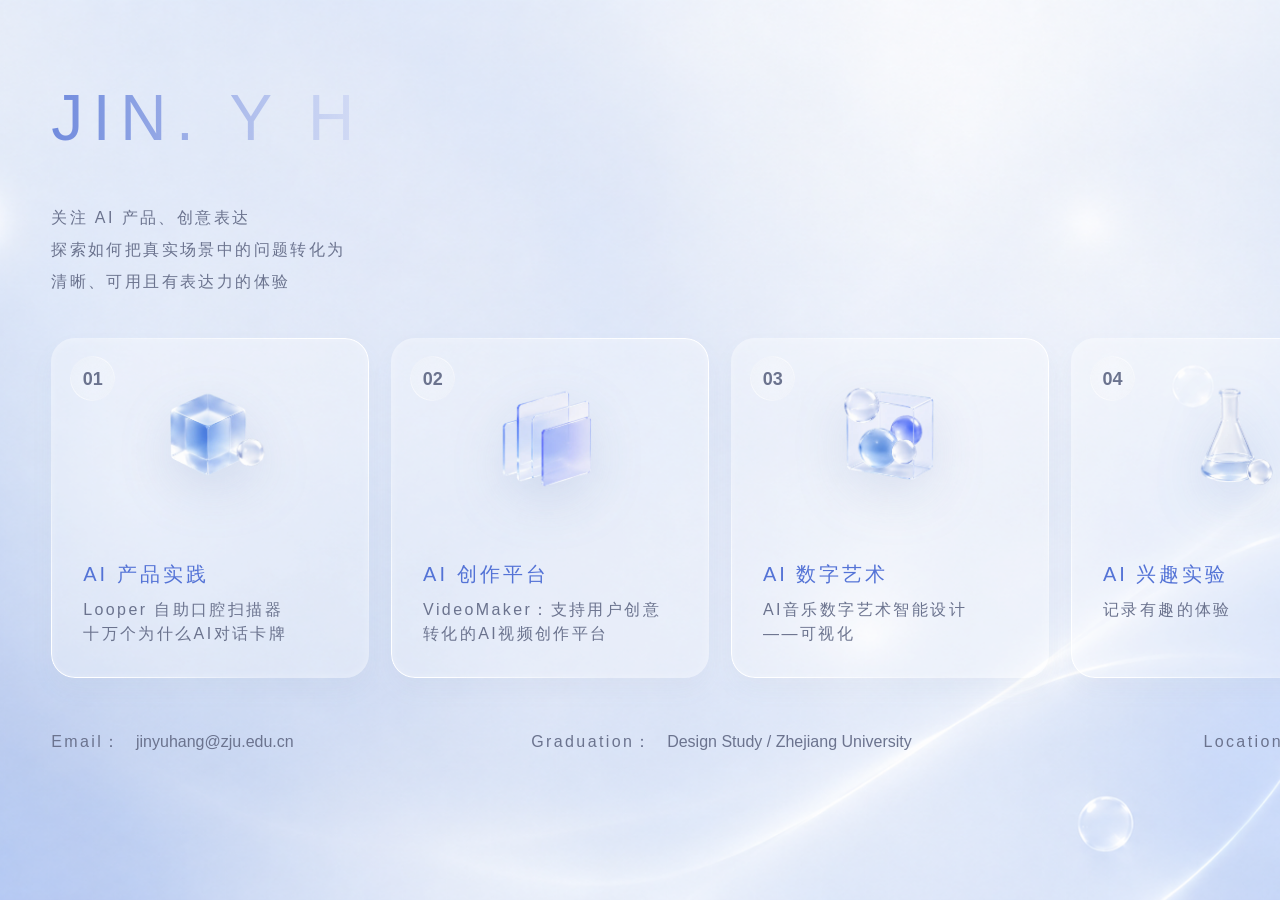
==== index.html @ 194c4940 "portfolio v1" ====
<!doctype html>
<html lang="zh-CN">
  <head>
    <meta charset="UTF-8" />
    <meta name="viewport" content="width=1440, initial-scale=1.0" />
    <title>个人作品集</title>
    <link rel="stylesheet" href="./css/main.css?v=digital-art-flow-fit-20260809g" />
  </head>
  <body>
    <main>
      <section class="view home-view" id="home" data-view="home">
        <div class="home-intro">
          <h1>JIN. Y H</h1>
          <p class="intro">关注 AI 产品、创意表达<br />探索如何把真实场景中的问题转化为<br />清晰、可用且有表达力的体验</p>
        </div>

        <div class="module-entry" aria-label="作品集模块入口">
          <a href="#practice-dental">
            <span>01</span>
            <figure class="card-visual">
              <img src="./asset/AI产品实践.png" alt="" />
            </figure>
            <strong>AI 产品实践</strong>
            <p>Looper 自助口腔扫描器<br />十万个为什么AI对话卡牌</p>
          </a>
          <a href="#research">
            <span>02</span>
            <figure class="card-visual">
              <img src="./asset/用户研究.png" alt="" />
            </figure>
            <strong>AI 创作平台</strong>
            <p>VideoMaker：支持用户创意转化的AI视频创作平台</p>
          </a>
          <a href="#art">
            <span>03</span>
            <figure class="card-visual">
              <img src="./asset/AI数字艺术.png" alt="" />
            </figure>
            <strong>AI 数字艺术</strong>
            <p>AI音乐数字艺术智能设计<br />——可视化</p>
          </a>
          <a href="#lab">
            <span>04</span>
            <figure class="card-visual">
              <img src="./asset/兴趣实验.png" alt="" />
            </figure>
            <strong>AI 兴趣实验</strong>
            <p>记录有趣的体验</p>
          </a>
        </div>

        <footer class="home-contact" aria-label="联系方式与教育信息">
          <div><span>Email：</span><strong>jinyuhang@zju.edu.cn</strong></div>
          <div><span>Graduation：</span><strong>Design Study / Zhejiang University</strong></div>
          <div><span>Location：</span><strong>Hangzhou</strong></div>
        </footer>
      </section>

      <section class="view module-view" id="practice" data-view="practice">
        <header class="module-header">
          <a class="brand" href="#home" aria-label="返回首页">
            <span class="brand-mark">P</span>
            <span>Portfolio</span>
          </a>
          <nav class="module-nav" aria-label="模块导航">
            <a href="#practice-dental" data-nav="practice">AI 产品实践</a>
            <a href="#research" data-nav="research">创作平台</a>
            <a href="#art" data-nav="art">数字艺术</a>
            <a href="#lab" data-nav="lab">兴趣实验</a>
          </nav>
        </header>
        <div class="module-body">
          <div class="section-heading">
            <p class="eyebrow">Module 01</p>
            <h2>AI 产品实践</h2>
            <p>面向真实场景的 AI 产品定义、体验设计、功能规划与价值验证。</p>
          </div>
          <div class="project-grid" id="practice-projects"></div>
        </div>
      </section>

      <section class="view practice-case-view" id="practice-dental" data-view="practice-dental">
        <div class="practice-case-shell">
          <header class="practice-case-nav">
            <a class="practice-case-brand" href="#home" aria-label="返回首页">JIN. Y H</a>
            <nav class="practice-case-menu" aria-label="模块导航">
              <a href="#practice-dental" data-nav="practice">产品实践</a>
              <a href="#research" data-nav="research">创作平台</a>
              <a href="#art" data-nav="art">数字艺术</a>
              <a href="#lab" data-nav="lab">兴趣实验</a>
            </nav>
          </header>
          <div id="practice-dental-root"></div>
        </div>
      </section>

      <section class="view module-view" id="research" data-view="research">
        <div class="creation-platform-shell">
          <header class="creation-platform-nav">
            <a class="creation-platform-brand" href="#home" aria-label="返回首页">JIN.Y H</a>
            <nav class="creation-platform-menu" aria-label="模块导航">
              <a href="#practice-dental" data-nav="practice">产品实践</a>
              <a href="#research" data-nav="research">创作平台</a>
              <a href="#art" data-nav="art">数字艺术</a>
              <a href="#lab" data-nav="lab">兴趣实验</a>
            </nav>
          </header>
          <div id="creation-platform-root"></div>
        </div>
      </section>

      <section class="view module-view digital-art-view" id="art" data-view="art">
        <div class="digital-art-shell">
          <header class="digital-art-nav">
            <a class="digital-art-brand" href="#home" aria-label="返回首页">JIN.Y H</a>
            <nav class="digital-art-menu" aria-label="模块导航">
              <a href="#practice-dental" data-nav="practice">产品实践</a>
              <a href="#research" data-nav="research">创作平台</a>
              <a href="#art" data-nav="art">数字艺术</a>
              <a href="#lab" data-nav="lab">兴趣实验</a>
            </nav>
          </header>
          <div id="digital-art-root"></div>
        </div>
      </section>

      <section class="view module-view" id="lab" data-view="lab">
        <header class="module-header">
          <a class="brand" href="#home" aria-label="返回首页">
            <span>JIN. Y H</span>
          </a>
          <nav class="module-nav" aria-label="模块导航">
            <a href="#practice-dental" data-nav="practice">产品实践</a>
            <a href="#research" data-nav="research">创作平台</a>
            <a href="#art" data-nav="art">数字艺术</a>
            <a href="#lab" data-nav="lab">兴趣实验</a>
          </nav>
        </header>
        <div class="module-body">
          <div class="lab-grid" id="lab-items"></div>
        </div>
      </section>
    </main>

    <script type="module" src="./js/main.js?v=practice-education-frame276-20260809e"></script>
  </body>
</html>
---- css/main.css ----
@import "./base.css";
@import "./home.css?v=card-style-20260809d";
@import "./modules.css";
@import "./creation-platform.css?v=heading-width-20260804h";
@import "./digital-art.css?v=digital-art-flow-fit-20260809g";
@import "./lab.css?v=card-style-20260809d";
@import "./practice.css?v=product-baseline-20260731p";
@import "./practice-dental.css";
@import "./practice-education.css?v=layout-gap-20260731o";
@import "./responsive.css?v=creation-platform-width-20260801";
@import "./practice-frame128.css?v=practice-copy-flow-20260809f";
@import "./practice-frame222.css?v=practice-education-frame276-space-20260809f";
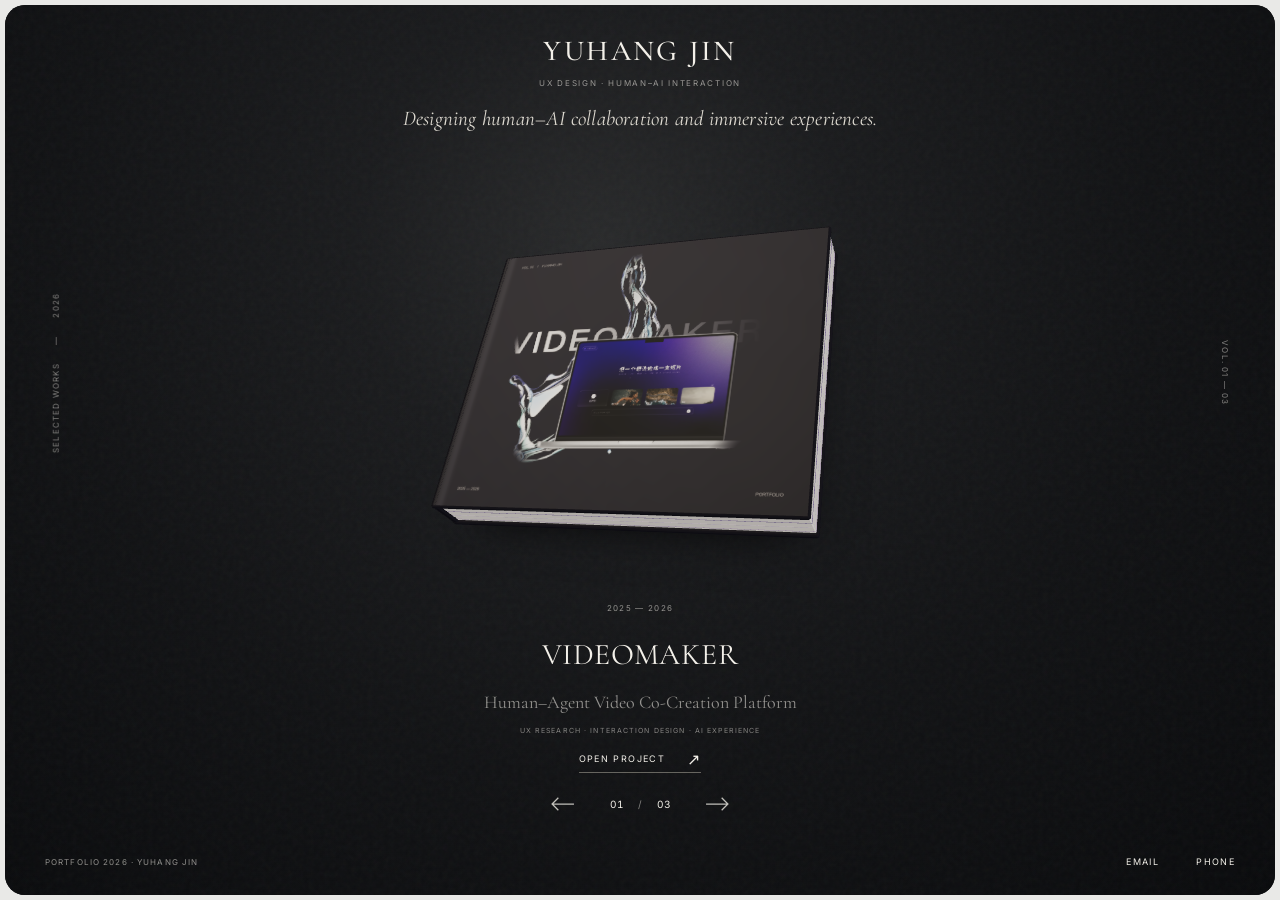
==== commit 5d48e1b9: "update v2" ====
--- a/index.html
+++ b/index.html
@@ -1,147 +1,47 @@
 <!doctype html>
-<html lang="zh-CN">
+<html lang="en">
   <head>
     <meta charset="UTF-8" />
-    <meta name="viewport" content="width=1440, initial-scale=1.0" />
-    <title>个人作品集</title>
-    <link rel="stylesheet" href="./css/main.css?v=digital-art-flow-fit-20260809g" />
+    <meta name="viewport" content="width=device-width, initial-scale=1" />
+    <meta name="theme-color" content="#101113" />
+    <meta
+      name="description"
+      content="Yuhang Jin — UX Design & Human–AI Interaction. A collection of work on creative collaboration, intelligent experiences and personal explorations."
+    />
+    <title>YUHANG JIN</title>
+    <link rel="stylesheet" href="./loading.css" />
+    <link rel="icon" type="image/svg+xml" href="./favicon.svg" />
+    <script type="module" crossorigin src="./assets/index-Ce1lWhVp.js"></script>
+    <link rel="stylesheet" crossorigin href="./assets/index-FynHsN9o.css">
   </head>
   <body>
-    <main>
-      <section class="view home-view" id="home" data-view="home">
-        <div class="home-intro">
-          <h1>JIN. Y H</h1>
-          <p class="intro">关注 AI 产品、创意表达<br />探索如何把真实场景中的问题转化为<br />清晰、可用且有表达力的体验</p>
+    <div id="portfolio-loader" role="region" aria-label="Loading portfolio">
+      <header>
+        <p class="loader-name">YUHANG JIN</p>
+        <span class="loader-edition">A PERSONAL COLLECTION · 2026</span>
+      </header>
+      <div class="loader-content">
+        <div class="loader-book" aria-hidden="true"><i></i><i></i></div>
+        <h2 class="loader-title">A collection of work, ready to unfold.</h2>
+        <p class="loader-note">
+          Design, collaboration &amp; a little curiosity.
+        </p>
+        <div class="loader-progress" aria-hidden="true"><span></span></div>
+        <div class="loader-meta" role="status">
+          <span class="loader-status">PREPARING THE COLLECTION</span
+          ><span class="loader-step">01 / 03</span>
         </div>
-
-        <div class="module-entry" aria-label="作品集模块入口">
-          <a href="#practice-dental">
-            <span>01</span>
-            <figure class="card-visual">
-              <img src="./asset/AI产品实践.png" alt="" />
-            </figure>
-            <strong>AI 产品实践</strong>
-            <p>Looper 自助口腔扫描器<br />十万个为什么AI对话卡牌</p>
-          </a>
-          <a href="#research">
-            <span>02</span>
-            <figure class="card-visual">
-              <img src="./asset/用户研究.png" alt="" />
-            </figure>
-            <strong>AI 创作平台</strong>
-            <p>VideoMaker：支持用户创意转化的AI视频创作平台</p>
-          </a>
-          <a href="#art">
-            <span>03</span>
-            <figure class="card-visual">
-              <img src="./asset/AI数字艺术.png" alt="" />
-            </figure>
-            <strong>AI 数字艺术</strong>
-            <p>AI音乐数字艺术智能设计<br />——可视化</p>
-          </a>
-          <a href="#lab">
-            <span>04</span>
-            <figure class="card-visual">
-              <img src="./asset/兴趣实验.png" alt="" />
-            </figure>
-            <strong>AI 兴趣实验</strong>
-            <p>记录有趣的体验</p>
-          </a>
-        </div>
-
-        <footer class="home-contact" aria-label="联系方式与教育信息">
-          <div><span>Email：</span><strong>jinyuhang@zju.edu.cn</strong></div>
-          <div><span>Graduation：</span><strong>Design Study / Zhejiang University</strong></div>
-          <div><span>Location：</span><strong>Hangzhou</strong></div>
-        </footer>
-      </section>
-
-      <section class="view module-view" id="practice" data-view="practice">
-        <header class="module-header">
-          <a class="brand" href="#home" aria-label="返回首页">
-            <span class="brand-mark">P</span>
-            <span>Portfolio</span>
-          </a>
-          <nav class="module-nav" aria-label="模块导航">
-            <a href="#practice-dental" data-nav="practice">AI 产品实践</a>
-            <a href="#research" data-nav="research">创作平台</a>
-            <a href="#art" data-nav="art">数字艺术</a>
-            <a href="#lab" data-nav="lab">兴趣实验</a>
-          </nav>
-        </header>
-        <div class="module-body">
-          <div class="section-heading">
-            <p class="eyebrow">Module 01</p>
-            <h2>AI 产品实践</h2>
-            <p>面向真实场景的 AI 产品定义、体验设计、功能规划与价值验证。</p>
-          </div>
-          <div class="project-grid" id="practice-projects"></div>
-        </div>
-      </section>
-
-      <section class="view practice-case-view" id="practice-dental" data-view="practice-dental">
-        <div class="practice-case-shell">
-          <header class="practice-case-nav">
-            <a class="practice-case-brand" href="#home" aria-label="返回首页">JIN. Y H</a>
-            <nav class="practice-case-menu" aria-label="模块导航">
-              <a href="#practice-dental" data-nav="practice">产品实践</a>
-              <a href="#research" data-nav="research">创作平台</a>
-              <a href="#art" data-nav="art">数字艺术</a>
-              <a href="#lab" data-nav="lab">兴趣实验</a>
-            </nav>
-          </header>
-          <div id="practice-dental-root"></div>
-        </div>
-      </section>
-
-      <section class="view module-view" id="research" data-view="research">
-        <div class="creation-platform-shell">
-          <header class="creation-platform-nav">
-            <a class="creation-platform-brand" href="#home" aria-label="返回首页">JIN.Y H</a>
-            <nav class="creation-platform-menu" aria-label="模块导航">
-              <a href="#practice-dental" data-nav="practice">产品实践</a>
-              <a href="#research" data-nav="research">创作平台</a>
-              <a href="#art" data-nav="art">数字艺术</a>
-              <a href="#lab" data-nav="lab">兴趣实验</a>
-            </nav>
-          </header>
-          <div id="creation-platform-root"></div>
-        </div>
-      </section>
-
-      <section class="view module-view digital-art-view" id="art" data-view="art">
-        <div class="digital-art-shell">
-          <header class="digital-art-nav">
-            <a class="digital-art-brand" href="#home" aria-label="返回首页">JIN.Y H</a>
-            <nav class="digital-art-menu" aria-label="模块导航">
-              <a href="#practice-dental" data-nav="practice">产品实践</a>
-              <a href="#research" data-nav="research">创作平台</a>
-              <a href="#art" data-nav="art">数字艺术</a>
-              <a href="#lab" data-nav="lab">兴趣实验</a>
-            </nav>
-          </header>
-          <div id="digital-art-root"></div>
-        </div>
-      </section>
-
-      <section class="view module-view" id="lab" data-view="lab">
-        <header class="module-header">
-          <a class="brand" href="#home" aria-label="返回首页">
-            <span>JIN. Y H</span>
-          </a>
-          <nav class="module-nav" aria-label="模块导航">
-            <a href="#practice-dental" data-nav="practice">产品实践</a>
-            <a href="#research" data-nav="research">创作平台</a>
-            <a href="#art" data-nav="art">数字艺术</a>
-            <a href="#lab" data-nav="lab">兴趣实验</a>
-          </nav>
-        </header>
-        <div class="module-body">
-          <div class="lab-grid" id="lab-items"></div>
-        </div>
-      </section>
-    </main>
-
-    <script type="module" src="./js/main.js?v=practice-education-frame276-20260809e"></script>
+      </div>
+      <footer class="loader-footer">
+        <button class="loader-skip" type="button">
+          ENTER WHEN YOU’RE READY ↗
+        </button>
+      </footer>
+    </div>
+    <main id="app" tabindex="-1"></main>
+    <noscript
+      ><style>#portfolio-loader{display:none}</style
+      >Please enable JavaScript to explore this portfolio.</noscript
+    >
   </body>
 </html>
--- a/loading.css
+++ b/loading.css
@@ -0,0 +1,179 @@
+#portfolio-loader {
+  position: fixed;
+  inset: 5px;
+  z-index: 1000;
+  border-radius: 20px;
+  background: radial-gradient(ellipse at 50% 38%, #242527, #0d0e10 68%);
+  color: #f3f0e9;
+  display: grid;
+  grid-template-rows: 115px 1fr 80px;
+  text-align: center;
+  transition:
+    opacity 0.45s,
+    visibility 0.45s;
+  font-family: Arial, sans-serif;
+  overflow: hidden;
+}
+#portfolio-loader.is-complete {
+  opacity: 0;
+  visibility: hidden;
+  pointer-events: none;
+}
+.loader-name {
+  font-family: Georgia, serif;
+  font-size: 24px;
+  font-weight: 400;
+  letter-spacing: 0.12em;
+  margin: 33px 0 10px;
+}
+.loader-edition {
+  font-size: 8px;
+  letter-spacing: 0.24em;
+  color: #b2afa7;
+}
+.loader-content {
+  align-self: center;
+  padding: 0 25px 30px;
+}
+.loader-book {
+  width: 100px;
+  height: 76px;
+  margin: 0 auto 40px;
+  position: relative;
+  perspective: 500px;
+}
+.loader-book::before,
+.loader-book::after,
+.loader-book i {
+  content: "";
+  position: absolute;
+  top: 7px;
+  width: 48px;
+  height: 61px;
+  border: 1px solid #aaa599;
+  border-radius: 2px 7px 7px 2px;
+  background: linear-gradient(100deg, #e5dfcc0c, transparent);
+  transform-origin: left center;
+  left: 50%;
+  transform: rotateY(-25deg) rotateZ(4deg);
+}
+.loader-book::before {
+  left: 2%;
+  transform: rotateY(25deg) rotateZ(-4deg);
+  border-radius: 7px 2px 2px 7px;
+}
+.loader-book i {
+  animation: loader-leaf 2.2s ease-in-out infinite;
+  backface-visibility: visible;
+}
+.loader-book i:nth-child(2) {
+  animation-delay: 0.25s;
+  opacity: 0.5;
+}
+.loader-title {
+  font:
+    400 clamp(31px, 4vw, 46px)/1.08 Georgia,
+    serif;
+  white-space: pre-line;
+  letter-spacing: -0.035em;
+  margin: 0 auto 28px;
+}
+.loader-note {
+  font:
+    italic 16px/1.5 Georgia,
+    serif;
+  color: #b2afa7;
+  margin: 0 0 45px;
+}
+.loader-progress {
+  width: 190px;
+  height: 1px;
+  background: #f3f0e92a;
+  margin: auto;
+  overflow: hidden;
+}
+.loader-progress span {
+  display: block;
+  height: 100%;
+  background: #d4cfbf;
+  transform-origin: left;
+  transform: scaleX(var(--progress, 0.1));
+  transition: transform 0.3s;
+}
+.loader-meta {
+  display: flex;
+  justify-content: space-between;
+  max-width: 270px;
+  margin: 18px auto 0;
+  gap: 20px;
+  font-size: 8px;
+  letter-spacing: 0.15em;
+  color: #b2afa7;
+}
+.loader-skip {
+  background: none;
+  border: 0;
+  color: #b2afa7;
+  font:
+    9px Arial,
+    sans-serif;
+  letter-spacing: 0.15em;
+  cursor: pointer;
+  padding: 14px;
+}
+.loader-skip:hover {
+  color: #fff;
+}
+.loader-skip:focus-visible {
+  outline: 1px solid #f3f0e9;
+  outline-offset: 5px;
+}
+.loader-footer {
+  align-self: center;
+  font-size: 8px;
+  letter-spacing: 0.15em;
+  color: #8b8982;
+}
+.loader-footer > span {
+  display: block;
+  margin-bottom: 5px;
+}
+@keyframes loader-leaf {
+  0%,
+  15% {
+    transform: rotateY(-25deg) rotateZ(4deg);
+  }
+  75%,
+  100% {
+    transform: rotateY(-155deg) rotateZ(4deg);
+  }
+}
+@media (max-width: 600px) {
+  #portfolio-loader {
+    inset: 3px;
+    border-radius: 13px;
+    grid-template-rows: 105px 1fr 95px;
+  }
+  .loader-content {
+    padding-bottom: 0;
+  }
+  .loader-title {
+    font-size: 33px;
+  }
+  .loader-note {
+    font-size: 14px;
+  }
+}
+@media (prefers-reduced-motion: reduce) {
+  #portfolio-loader,
+  .loader-progress span {
+    transition: none;
+  }
+  .loader-book i {
+    animation: none;
+  }
+}
+#portfolio-loader.is-complete > * {
+  opacity: 0;
+  transition: opacity 0.12s;
+}
--- a/assets/index-FynHsN9o.css
+++ b/assets/index-FynHsN9o.css
@@ -0,0 +1 @@
+@font-face{font-family:Cormorant Garamond;font-style:normal;font-display:swap;font-weight:400;src:url(./cormorant-garamond-latin-400-normal-B-1hWBU7.woff2)format("woff2"),url(./cormorant-garamond-latin-400-normal-B7YtguxJ.woff)format("woff")}@font-face{font-family:Cormorant Garamond;font-style:normal;font-display:swap;font-weight:500;src:url(./cormorant-garamond-latin-500-normal-BsRWmXhO.woff2)format("woff2"),url(./cormorant-garamond-latin-500-normal-zIXX3Q-H.woff)format("woff")}@font-face{font-family:Cormorant Garamond;font-style:italic;font-display:swap;font-weight:400;src:url(./cormorant-garamond-latin-400-italic-Dc_OZ8oc.woff2)format("woff2"),url(./cormorant-garamond-latin-400-italic-BLh7T8o8.woff)format("woff")}@font-face{font-family:Inter;font-style:normal;font-display:swap;font-weight:400;src:url(./inter-latin-400-normal-C38fXH4l.woff2)format("woff2"),url(./inter-latin-400-normal-CyCys3Eg.woff)format("woff")}:root{color:#f3f0e9;font-synthesis:none;text-rendering:optimizelegibility;-webkit-font-smoothing:antialiased;--ink:#f3f0e9;--muted:#f3f0e991;--faint:#f3f0e980;--line:#f3f0e929;--serif:"Cormorant Garamond", Georgia, "Times New Roman", serif;background:#e9e9e7;font-family:Inter,Arial,Helvetica,sans-serif}*{box-sizing:border-box}body{margin:0;padding:5px}button,a{-webkit-tap-highlight-color:transparent}button{font:inherit;color:inherit;cursor:pointer}a{color:inherit;text-decoration:none}button{background:0 0;border:0}h1,h2,p{margin:0}button:disabled{opacity:.2;cursor:default}button:focus-visible,a:focus-visible{outline:1px solid var(--ink);outline-offset:7px}#app{background:#0d0e10;border-radius:20px;outline:none;min-height:calc(100svh - 10px);overflow:clip}button svg,a svg{flex-shrink:0;width:25px;height:18px}.micro{letter-spacing:.15em;font-size:10px;font-weight:400;line-height:1.6}.sr-only{clip:rect(0, 0, 0, 0);white-space:nowrap;border:0;width:1px;height:1px;margin:-1px;padding:0;position:absolute;overflow:hidden}[hidden]{display:none!important}.home{isolation:isolate;text-align:center;background:radial-gradient(at 47% 27%,#292a2b 0,#1a1b1d 26%,#111214 58%,#090a0c 100%);grid-template-rows:148px minmax(260px,1fr) 176px 52px 65px;height:calc(100svh - 10px);min-height:720px;display:grid;position:relative;overflow:hidden}.home:before{content:"";z-index:-1;pointer-events:none;opacity:.045;background-image:url("data:image/svg+xml,%3Csvg viewBox='0 0 180 180' xmlns='http://www.w3.org/2000/svg'%3E%3Cfilter id='n'%3E%3CfeTurbulence type='fractalNoise' baseFrequency='.92' numOctaves='3' stitchTiles='stitch'/%3E%3C/filter%3E%3Cpath fill='%23fff' filter='url(%23n)' opacity='.8' d='M0 0h180v180H0z'/%3E%3C/svg%3E");position:absolute;inset:0}.identity{z-index:2;padding-top:29px;animation:.9s both appear;position:relative}.identity h1{font-family:var(--serif);letter-spacing:.085em;font-size:29px;font-weight:500;line-height:1.2}.identity p{color:var(--muted);letter-spacing:.21em;margin-top:8px;font-size:8px}.book-stage{touch-action:pan-y;justify-content:center;align-items:stretch;min-height:0;display:flex;position:relative}.book-link{width:min(800px,78vw);display:block;position:relative;outline-offset:-35px!important}.book-render{animation:1s cubic-bezier(.2,.8,.2,1) both book-entrance;position:absolute;inset:0}.webgl-host{opacity:0;transition:opacity .4s;position:absolute;inset:0}.webgl-host canvas{width:100%;height:100%;display:block}.scene-ready .webgl-host{opacity:1}.scene-ready .book-fallback{opacity:0}.book-fallback{pointer-events:none;place-items:center;transition:opacity .4s;display:grid;position:absolute;inset:0}.fallback-cover{aspect-ratio:1943/1620;background:var(--cover-color);border-radius:4px;width:min(400px,60%);position:relative;transform:perspective(1000px)rotateX(20deg)rotateY(-9deg)rotate(-10deg);box-shadow:1px 1px #8b8479,2px 3px #d0c9bc,4px 5px #b9b1a5,5px 7px #ded7c9,7px 9px #202127,22px 35px 38px 5px #0009}.fallback-cover img{object-fit:contain;width:100%;height:100%}.fallback-cover.is-illustration img{width:54%;height:65%;position:absolute;top:19%;left:23%}.fallback-edition{letter-spacing:.14em;color:#d4d0c8;font-size:6px;position:absolute;top:5%;left:6%}.fallback-title{font-family:var(--serif);font-size:26px;position:absolute;top:17%;left:8%}.stage-note,.stage-volume{color:var(--faint);z-index:2;pointer-events:none;font-size:8px;position:absolute;top:49%}.stage-note{writing-mode:vertical-rl;left:45px;transform:translateY(-50%)rotate(180deg)}.stage-note span{padding:15px 0}.stage-volume{writing-mode:vertical-rl;right:44px;transform:translateY(-50%)}.scene-loading{color:var(--muted);pointer-events:none;font-size:8px;position:absolute;bottom:3px}.loading-line{background:var(--line);width:70px;height:1px;margin:8px auto 0;display:block;overflow:hidden}.loading-line:after{content:"";background:#ddd;width:20px;height:1px;animation:1s infinite alternate loading;display:block}.project-details{z-index:2;flex-direction:column;justify-content:flex-start;align-items:center;padding:0 22px;animation:1s .14s both appear;display:flex;position:relative}.project-meta{color:var(--muted);letter-spacing:.17em;margin-bottom:10px;font-size:8px}.project-details h2{height:61px;font-family:var(--serif);letter-spacing:.015em;justify-content:center;align-items:center;font-size:30px;font-weight:400;line-height:1.02;display:flex}.project-subtitle{color:var(--muted);font-family:var(--serif);margin-top:5px;font-size:18px;line-height:1.3}.project-tags{color:var(--faint);letter-spacing:.16em;margin-top:11px;font-size:7px}.project-cta{border-bottom:1px solid #efead860;align-items:center;gap:22px;margin-top:18px;padding:0 0 7px;font-size:9px;line-height:1.2;transition:gap .2s,border-color .2s;display:inline-flex}.project-cta:hover{border-color:var(--ink);gap:29px}.project-cta span{font-size:16px;line-height:.6}.project-nav{justify-content:center;align-items:center;gap:19px;display:flex}.arrow-button{color:#c0bfb9;place-items:center;width:48px;height:44px;transition:transform .2s,color .2s;display:grid}.arrow-button:hover:not(:disabled){color:#fff;transform:translate(3px)}.arrow-button:first-child:hover:not(:disabled){transform:translate(-3px)}.counter{font-variant-numeric:tabular-nums;letter-spacing:.1em;min-width:69px;font-size:10px}.counter-slash{color:var(--faint);margin:0 14px;display:inline-block}.identity .identity-statement{max-width:640px;font-family:var(--serif);letter-spacing:.01em;text-wrap:balance;color:#ddd9d0;margin:15px auto 0;padding:0 20px;font-size:21px;font-style:italic;font-weight:400;line-height:1.3}.home-footer{justify-content:space-between;align-items:center;padding:0 40px;animation:1.2s both appear;display:flex}.home-footer>p{color:var(--muted);letter-spacing:.14em;font-size:8px}.contact-actions{gap:25px;display:flex}.text-button{padding:12px 0;font-size:9px;transition:color .2s}.contact-actions button{text-align:right;min-width:51px}.text-button:hover{color:#fff}.home.is-opening .book-render{animation:.8s cubic-bezier(.5,0,.25,1) forwards book-open}.home.is-opening .identity,.home.is-opening .project-details,.home.is-opening .project-nav,.home.is-opening .home-footer,.home.is-opening .stage-note,.home.is-opening .stage-volume{transition:opacity .35s;opacity:0!important}.viewer{background:radial-gradient(at 50% 40%,#1b1c1d,#0d0e10 75%);grid-template-rows:66px minmax(0,1fr) 63px;height:calc(100svh - 10px);min-height:350px;animation:.45s both appear;display:grid;position:relative}.viewer-header{justify-content:space-between;align-items:center;gap:25px;padding:0 32px;display:flex}.back-link{white-space:nowrap;align-items:center;gap:13px;font-size:9px;display:inline-flex}.back-link svg{width:22px}.viewer-header h1{text-align:center;color:var(--muted);letter-spacing:.13em;font-size:9px}.viewer-header .zoom-button{white-space:nowrap;color:var(--muted);text-align:right;min-width:78px;font-size:8px}.page-stage{touch-action:pan-y pinch-zoom;justify-content:center;align-items:center;width:92%;min-height:0;margin:0 auto;display:flex;position:relative}.portfolio-page{object-fit:contain;max-width:100%;max-height:100%;display:block;box-shadow:0 12px 48px #0006}.page-status,.page-error{z-index:2;text-align:center;color:var(--muted);position:absolute}.retry-button{border-bottom:1px solid var(--line);margin-top:18px;padding:13px 0}.page-error p{font-family:var(--serif);font-size:26px}.viewer-controls{justify-content:center;align-items:center;gap:25px;display:flex}.reading-progress{background:var(--line);height:1px;position:absolute;bottom:0;left:20px;right:20px}.reading-progress span{background:#d7d0c3;height:100%;transition:width .35s;display:block}.page-stage.is-zoomed{touch-action:pan-x pan-y pinch-zoom;display:block;overflow:auto}.is-zoomed .portfolio-page{width:max(1400px,150%);max-width:none;height:auto;max-height:none;margin:0}.experiments-shell{height:calc(100svh - 10px);position:relative}.experiments-shell iframe{background:#edf5ff;border:0;width:100%;height:100%;display:block}.experiments-back{z-index:10;-webkit-backdrop-filter:blur(14px);backdrop-filter:blur(14px);color:var(--ink);background:#101113d9;border:1px solid #ffffff24;border-radius:30px;padding:13px 20px;position:fixed;top:25px;left:27px}.not-found{min-height:calc(100svh - 10px);font-family:var(--serif);flex-direction:column;justify-content:center;align-items:center;gap:32px;font-size:30px;display:flex}@keyframes appear{0%{opacity:0}to{opacity:1}}@keyframes book-entrance{0%{opacity:0;transform:translateY(15px)}to{opacity:1;transform:translateY(0)}}@keyframes book-open{0%{opacity:1;transform:scale(1)}65%{opacity:1}to{opacity:0;transform:scale(1.5)translateY(15px)}}@keyframes loading{to{transform:translate(50px)}}@media (height>=950px) and (width>=900px){.home{grid-template-rows:160px minmax(330px,1fr) 190px 60px 78px}.project-details h2{font-size:33px}.identity .identity-statement{font-size:23px}}@media (height<=780px) and (width>=700px){.home{grid-template-rows:124px minmax(225px,1fr) 159px 44px 49px;min-height:640px}.identity{padding-top:20px}.identity h1{font-size:25px}.project-details h2{height:51px;font-size:26px}.project-meta{margin-bottom:6px}.project-subtitle{font-size:17px}.project-cta{margin-top:12px}.identity .identity-statement{font-size:19px}}@media (width<=900px){.book-link{width:90vw}.stage-note{left:23px}.stage-volume{right:23px}.home-footer{padding:0 26px}.project-tags{font-size:7px}.viewer-header{padding:0 23px}.viewer-header h1{max-width:55%;font-size:8px}}@media (width<=600px){body{padding:3px}#app{border-radius:13px;min-height:calc(100svh - 6px)}.home{grid-template-rows:152px minmax(230px,1fr) 183px 53px 70px;height:calc(100svh - 6px);min-height:760px}.identity{padding-top:29px}.identity h1{font-size:27px}.identity p{font-size:7px}.book-link{width:100%}.stage-note,.stage-volume{display:none}.fallback-cover{width:68%}.project-details{padding:0 18px}.project-details h2{height:58px;font-size:25px}.project-subtitle{max-width:315px;font-size:17px}.project-tags{letter-spacing:.08em;max-width:330px;margin-top:11px;font-size:6px}.project-meta{font-size:7px}.project-cta{margin-top:19px}.identity .identity-statement{max-width:360px;margin-top:13px;font-size:19px}.home-footer{gap:16px;padding:0 20px}.home-footer>p{letter-spacing:.08em;font-size:6px}.contact-actions{gap:13px}.contact-actions button{min-width:43px;font-size:8px}.viewer{grid-template-rows:75px minmax(0,1fr) 70px;height:calc(100svh - 6px)}.viewer-header{flex-wrap:wrap;align-content:center;gap:7px 13px;padding:0 18px}.viewer-header h1{order:3;width:100%;max-width:100%;font-size:7px}.viewer-header .zoom-button{padding:0;font-size:7px}.back-link{font-size:8px}.page-stage{width:96%}.experiments-shell{height:calc(100svh - 6px)}.experiments-back{top:19px;left:19px}.not-found{text-align:center;padding:30px}}@media (prefers-reduced-motion:reduce){*,:before,:after{scroll-behavior:auto!important;transition-duration:1ms!important;animation-duration:1ms!important;animation-delay:0s!important}.home.is-opening .book-render{opacity:0;animation:none!important}}.page-stage{perspective:6500px;overflow:visible}.page-book{transform-style:preserve-3d;transform:rotateY(var(--drag-angle,0deg));touch-action:pan-y pinch-zoom;cursor:grab;border-radius:2px;flex:none;position:relative;box-shadow:0 25px 70px #0009,0 2px #cbc5b7,0 4px #615e55,0 6px #b8b1a3,0 8px #272622}.page-book:active{cursor:grabbing}.page-book>.portfolio-page{width:100%;height:100%;box-shadow:none;border-radius:2px}.page-book:after{content:"";pointer-events:none;z-index:3;background:linear-gradient(90deg,#0004,#0000);border-left:1px solid #ffffff18;width:13px;position:absolute;top:0;bottom:0;left:0}.turn-leaf{z-index:6;transform-origin:0;transform-style:preserve-3d;pointer-events:none;position:absolute;inset:0}.turn-artwork,.turn-reverse{backface-visibility:hidden;object-fit:fill;width:100%;height:100%;position:absolute;inset:0}.turn-reverse{background:linear-gradient(90deg,#b9b3a5,#e5e0d6 18%,#eee9df);transform:rotateY(180deg);box-shadow:inset 0 0 45px #302a1d1c}.turn-shade{backface-visibility:hidden;pointer-events:none;background:linear-gradient(90deg,#0008,#0000 75%);position:absolute;inset:0}.turn-shadow{z-index:4;transform-origin:0;pointer-events:none;background:linear-gradient(90deg,#000c,#0001);position:absolute;inset:0}.is-turning{cursor:progress}.turn-hint{color:var(--muted);pointer-events:none;font-size:7px;position:absolute;bottom:18px;right:30px}.page-status{z-index:12;background:#101113dc;border:1px solid #ffffff12;border-radius:20px;padding:10px 18px}.is-zoomed .page-book{box-shadow:none;cursor:auto;transform:none;width:max(1400px,150%)!important;height:auto!important}.is-zoomed .page-book>.portfolio-page{width:100%;max-width:none;height:auto;max-height:none}.is-zoomed .page-book:after{display:none}.experiments-shell iframe{background:#101113}@media (width<=800px){.turn-hint{display:none}}@media (prefers-reduced-motion:reduce){.page-book{transform:none}}.turn-leaf{width:50%;inset:0 auto 0 50%}.turn-forward{transform-origin:0}.turn-backward{transform-origin:100%;left:0}.turn-face,.turn-reverse{backface-visibility:hidden;background:#e5e0d6;width:100%;height:100%;position:absolute;inset:0;overflow:hidden}.turn-face{transform:translateZ(.1px)}.turn-reverse{transform:rotateY(180deg)}.turn-artwork{backface-visibility:visible;object-fit:fill;width:200%;max-width:none;height:100%;position:absolute;top:0;bottom:0}.turn-under{z-index:2;width:50%;position:absolute;top:0;bottom:0;overflow:hidden}.turn-right{width:50%;left:50%;right:0}.turn-left{width:50%;left:0;right:auto}.turn-shadow{z-index:4;transform:none}.turn-backward .turn-shade{background:linear-gradient(270deg,#0008,#0000 75%)}
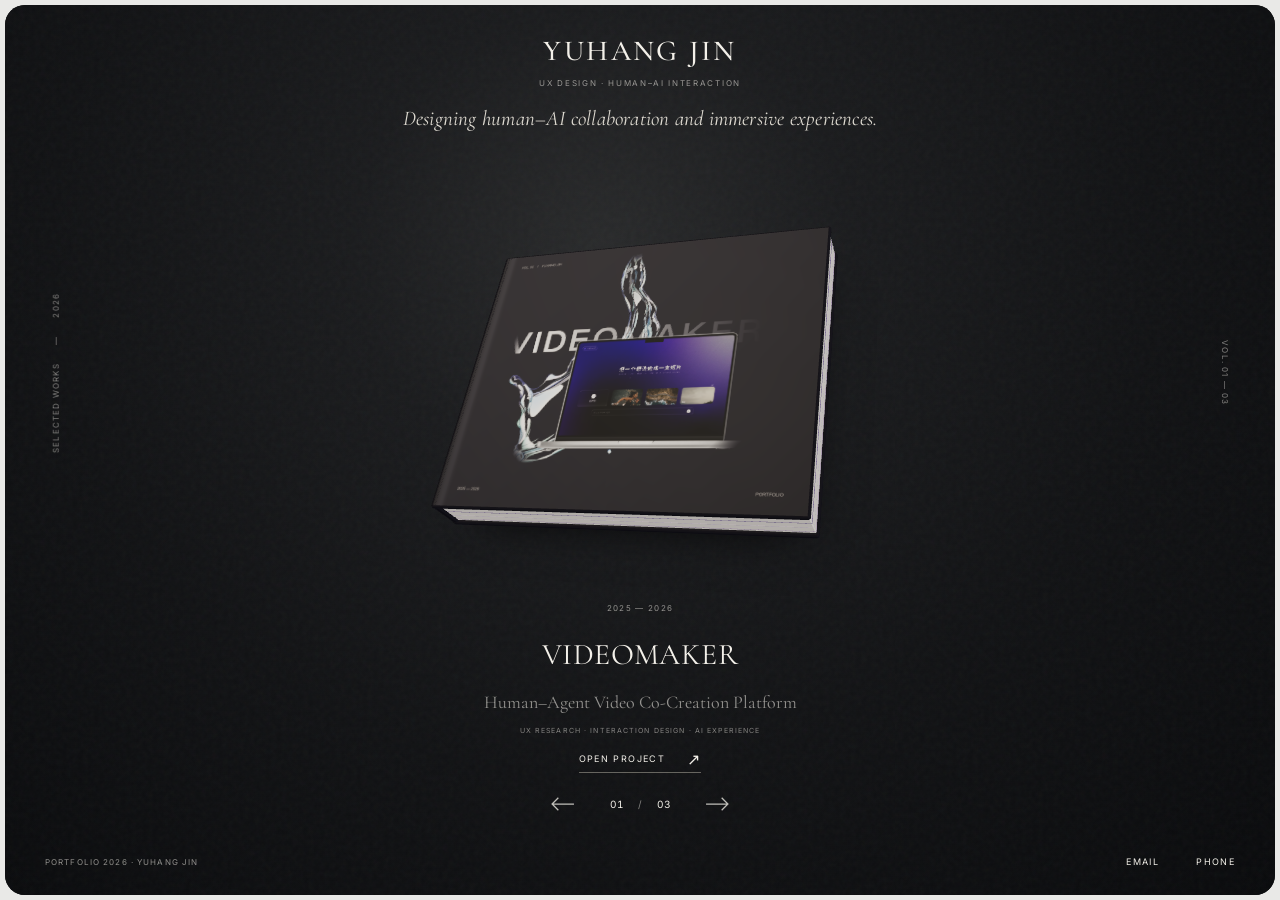
==== commit 3e475f85: "update" ====
--- a/index.html
+++ b/index.html
@@ -11,11 +11,16 @@
     <title>YUHANG JIN</title>
     <link rel="stylesheet" href="./loading.css" />
     <link rel="icon" type="image/svg+xml" href="./favicon.svg" />
-    <script type="module" crossorigin src="./assets/index-Ce1lWhVp.js"></script>
-    <link rel="stylesheet" crossorigin href="./assets/index-FynHsN9o.css">
+    <script type="module" crossorigin src="./assets/index-COqJLlLy.js"></script>
+    <link rel="stylesheet" crossorigin href="./assets/index-BpEpdh6J.css">
   </head>
   <body>
-    <div id="portfolio-loader" role="region" aria-label="Loading portfolio">
+    <div
+      id="portfolio-loader"
+      role="region"
+      aria-label="Loading portfolio"
+      aria-busy="true"
+    >
       <header>
         <p class="loader-name">YUHANG JIN</p>
         <span class="loader-edition">A PERSONAL COLLECTION · 2026</span>
@@ -33,9 +38,10 @@
         </div>
       </div>
       <footer class="loader-footer">
-        <button class="loader-skip" type="button">
-          ENTER WHEN YOU’RE READY ↗
-        </button>
+        <div class="loader-actions" hidden>
+          <button class="loader-retry" type="button">TRY AGAIN ↗</button>
+          <button class="loader-back" type="button">BACK TO COLLECTION</button>
+        </div>
       </footer>
     </div>
     <main id="app" tabindex="-1"></main>
--- a/loading.css
+++ b/loading.css
@@ -11,7 +11,7 @@
   transition:
     opacity 0.45s,
     visibility 0.45s;
-  font-family: Arial, sans-serif;
+  font-family: Inter, Arial, sans-serif;
   overflow: hidden;
 }
 #portfolio-loader.is-complete {
@@ -20,7 +20,7 @@
   pointer-events: none;
 }
 .loader-name {
-  font-family: Georgia, serif;
+  font-family: "Cormorant Garamond", Georgia, serif;
   font-size: 24px;
   font-weight: 400;
   letter-spacing: 0.12em;
@@ -72,7 +72,8 @@
 }
 .loader-title {
   font:
-    400 clamp(31px, 4vw, 46px)/1.08 Georgia,
+    400 clamp(31px, 4vw, 46px)/1.08 "Cormorant Garamond",
+    Georgia,
     serif;
   white-space: pre-line;
   letter-spacing: -0.035em;
@@ -80,7 +81,8 @@
 }
 .loader-note {
   font:
-    italic 16px/1.5 Georgia,
+    italic 18px/1.5 "Cormorant Garamond",
+    Georgia,
     serif;
   color: #b2afa7;
   margin: 0 0 45px;
@@ -110,7 +112,7 @@
   letter-spacing: 0.15em;
   color: #b2afa7;
 }
-.loader-skip {
+.loader-actions button {
   background: none;
   border: 0;
   color: #b2afa7;
@@ -121,10 +123,10 @@
   cursor: pointer;
   padding: 14px;
 }
-.loader-skip:hover {
+.loader-actions button:hover {
   color: #fff;
 }
-.loader-skip:focus-visible {
+.loader-actions button:focus-visible {
   outline: 1px solid #f3f0e9;
   outline-offset: 5px;
 }
@@ -177,3 +179,21 @@
   opacity: 0;
   transition: opacity 0.12s;
 }
+
+#portfolio-loader[hidden],
+.loader-actions[hidden] {
+  display: none;
+}
+.loader-actions {
+  display: flex;
+  align-items: center;
+  justify-content: center;
+  gap: 18px;
+}
+#portfolio-loader.has-error .loader-book i {
+  animation-play-state: paused;
+}
+.loader-title {
+  max-width: 800px;
+  text-wrap: balance;
+}
--- a/assets/index-BpEpdh6J.css
+++ b/assets/index-BpEpdh6J.css
@@ -0,0 +1 @@
+@font-face{font-family:Cormorant Garamond;font-style:normal;font-display:swap;font-weight:400;src:url(./cormorant-garamond-latin-400-normal-B-1hWBU7.woff2)format("woff2"),url(./cormorant-garamond-latin-400-normal-B7YtguxJ.woff)format("woff")}@font-face{font-family:Cormorant Garamond;font-style:normal;font-display:swap;font-weight:500;src:url(./cormorant-garamond-latin-500-normal-BsRWmXhO.woff2)format("woff2"),url(./cormorant-garamond-latin-500-normal-zIXX3Q-H.woff)format("woff")}@font-face{font-family:Cormorant Garamond;font-style:italic;font-display:swap;font-weight:400;src:url(./cormorant-garamond-latin-400-italic-Dc_OZ8oc.woff2)format("woff2"),url(./cormorant-garamond-latin-400-italic-BLh7T8o8.woff)format("woff")}@font-face{font-family:Inter;font-style:normal;font-display:swap;font-weight:400;src:url(./inter-latin-400-normal-C38fXH4l.woff2)format("woff2"),url(./inter-latin-400-normal-CyCys3Eg.woff)format("woff")}:root{color:#f3f0e9;font-synthesis:none;text-rendering:optimizelegibility;-webkit-font-smoothing:antialiased;--ink:#f3f0e9;--muted:#f3f0e991;--faint:#f3f0e980;--line:#f3f0e929;--serif:"Cormorant Garamond", Georgia, "Times New Roman", serif;background:#e9e9e7;font-family:Inter,Arial,Helvetica,sans-serif}*{box-sizing:border-box}body{margin:0;padding:5px}button,a{-webkit-tap-highlight-color:transparent}button{font:inherit;color:inherit;cursor:pointer}a{color:inherit;text-decoration:none}button{background:0 0;border:0}h1,h2,p{margin:0}button:disabled{opacity:.2;cursor:default}button:focus-visible,a:focus-visible{outline:1px solid var(--ink);outline-offset:7px}#app{background:#0d0e10;border-radius:20px;outline:none;min-height:calc(100svh - 10px);overflow:clip}button svg,a svg{flex-shrink:0;width:25px;height:18px}.micro{letter-spacing:.15em;font-size:10px;font-weight:400;line-height:1.6}.sr-only{clip:rect(0, 0, 0, 0);white-space:nowrap;border:0;width:1px;height:1px;margin:-1px;padding:0;position:absolute;overflow:hidden}[hidden]{display:none!important}.home{isolation:isolate;text-align:center;background:radial-gradient(at 47% 27%,#292a2b 0,#1a1b1d 26%,#111214 58%,#090a0c 100%);grid-template-rows:148px minmax(260px,1fr) 176px 52px 65px;height:calc(100svh - 10px);min-height:720px;display:grid;position:relative;overflow:hidden}.home:before{content:"";z-index:-1;pointer-events:none;opacity:.045;background-image:url("data:image/svg+xml,%3Csvg viewBox='0 0 180 180' xmlns='http://www.w3.org/2000/svg'%3E%3Cfilter id='n'%3E%3CfeTurbulence type='fractalNoise' baseFrequency='.92' numOctaves='3' stitchTiles='stitch'/%3E%3C/filter%3E%3Cpath fill='%23fff' filter='url(%23n)' opacity='.8' d='M0 0h180v180H0z'/%3E%3C/svg%3E");position:absolute;inset:0}.identity{z-index:2;padding-top:29px;animation:.9s both appear;position:relative}.identity h1{font-family:var(--serif);letter-spacing:.085em;font-size:29px;font-weight:500;line-height:1.2}.identity p{color:var(--muted);letter-spacing:.21em;margin-top:8px;font-size:8px}.book-stage{touch-action:pan-y;justify-content:center;align-items:stretch;min-height:0;display:flex;position:relative}.book-link{width:min(800px,78vw);display:block;position:relative;outline-offset:-35px!important}.book-render{animation:1s cubic-bezier(.2,.8,.2,1) both book-entrance;position:absolute;inset:0}.webgl-host{opacity:0;transition:opacity .4s;position:absolute;inset:0}.webgl-host canvas{width:100%;height:100%;display:block}.scene-ready .webgl-host{opacity:1}.scene-ready .book-fallback{opacity:0}.book-fallback{pointer-events:none;place-items:center;transition:opacity .4s;display:grid;position:absolute;inset:0}.fallback-cover{aspect-ratio:1943/1620;background:var(--cover-color);border-radius:4px;width:min(400px,60%);position:relative;transform:perspective(1000px)rotateX(20deg)rotateY(-9deg)rotate(-10deg);box-shadow:1px 1px #8b8479,2px 3px #d0c9bc,4px 5px #b9b1a5,5px 7px #ded7c9,7px 9px #202127,22px 35px 38px 5px #0009}.fallback-cover img{object-fit:contain;width:100%;height:100%}.fallback-cover.is-illustration img{width:54%;height:65%;position:absolute;top:19%;left:23%}.fallback-edition{letter-spacing:.14em;color:#d4d0c8;font-size:6px;position:absolute;top:5%;left:6%}.fallback-title{font-family:var(--serif);font-size:26px;position:absolute;top:17%;left:8%}.stage-note,.stage-volume{color:var(--faint);z-index:2;pointer-events:none;font-size:8px;position:absolute;top:49%}.stage-note{writing-mode:vertical-rl;left:45px;transform:translateY(-50%)rotate(180deg)}.stage-note span{padding:15px 0}.stage-volume{writing-mode:vertical-rl;right:44px;transform:translateY(-50%)}.project-details{z-index:2;flex-direction:column;justify-content:flex-start;align-items:center;padding:0 22px;animation:1s .14s both appear;display:flex;position:relative}.project-meta{color:var(--muted);letter-spacing:.17em;margin-bottom:10px;font-size:8px}.project-details h2{height:61px;font-family:var(--serif);letter-spacing:.015em;justify-content:center;align-items:center;font-size:30px;font-weight:400;line-height:1.02;display:flex}.project-subtitle{color:var(--muted);font-family:var(--serif);margin-top:5px;font-size:18px;line-height:1.3}.project-tags{color:var(--faint);letter-spacing:.16em;margin-top:11px;font-size:7px}.project-cta{border-bottom:1px solid #efead860;align-items:center;gap:22px;margin-top:18px;padding:0 0 7px;font-size:9px;line-height:1.2;transition:gap .2s,border-color .2s;display:inline-flex}.project-cta:hover{border-color:var(--ink);gap:29px}.project-cta span{font-size:16px;line-height:.6}.project-nav{justify-content:center;align-items:center;gap:19px;display:flex}.arrow-button{color:#c0bfb9;place-items:center;width:48px;height:44px;transition:transform .2s,color .2s;display:grid}.arrow-button:hover:not(:disabled){color:#fff;transform:translate(3px)}.arrow-button:first-child:hover:not(:disabled){transform:translate(-3px)}.counter{font-variant-numeric:tabular-nums;letter-spacing:.1em;min-width:69px;font-size:10px}.counter-slash{color:var(--faint);margin:0 14px;display:inline-block}.identity .identity-statement{max-width:640px;font-family:var(--serif);letter-spacing:.01em;text-wrap:balance;color:#ddd9d0;margin:15px auto 0;padding:0 20px;font-size:21px;font-style:italic;font-weight:400;line-height:1.3}.home-footer{justify-content:space-between;align-items:center;padding:0 40px;animation:1.2s both appear;display:flex}.home-footer>p{color:var(--muted);letter-spacing:.14em;font-size:8px}.contact-actions{gap:25px;display:flex}.text-button{padding:12px 0;font-size:9px;transition:color .2s}.contact-actions button{text-align:right;min-width:51px}.text-button:hover{color:#fff}.home.is-opening .book-render{animation:.8s cubic-bezier(.5,0,.25,1) forwards book-open}.home.is-opening .identity,.home.is-opening .project-details,.home.is-opening .project-nav,.home.is-opening .home-footer,.home.is-opening .stage-note,.home.is-opening .stage-volume{transition:opacity .35s;opacity:0!important}.viewer{background:radial-gradient(at 50% 40%,#1b1c1d,#0d0e10 75%);grid-template-rows:66px minmax(0,1fr) 63px;height:calc(100svh - 10px);min-height:350px;animation:.45s both appear;display:grid;position:relative}.viewer-header{justify-content:space-between;align-items:center;gap:25px;padding:0 32px;display:flex}.back-link{white-space:nowrap;align-items:center;gap:13px;font-size:9px;display:inline-flex}.back-link svg{width:22px}.viewer-header h1{text-align:center;color:var(--muted);letter-spacing:.13em;font-size:9px}.viewer-header .zoom-button{white-space:nowrap;color:var(--muted);text-align:right;min-width:78px;font-size:8px}.page-stage{touch-action:pan-y pinch-zoom;justify-content:center;align-items:center;width:92%;min-height:0;margin:0 auto;display:flex;position:relative}.portfolio-page{object-fit:contain;max-width:100%;max-height:100%;display:block;box-shadow:0 12px 48px #0006}.viewer-controls{justify-content:center;align-items:center;gap:25px;display:flex}.reading-progress{background:var(--line);height:1px;position:absolute;bottom:0;left:20px;right:20px}.reading-progress span{background:#d7d0c3;height:100%;transition:width .35s;display:block}.page-stage.is-zoomed{touch-action:pan-x pan-y pinch-zoom;display:block;overflow:auto}.is-zoomed .portfolio-page{width:max(1400px,150%);max-width:none;height:auto;max-height:none;margin:0}.experiments-shell{height:calc(100svh - 10px);position:relative}.experiments-shell iframe{background:#edf5ff;border:0;width:100%;height:100%;display:block}.experiments-back{z-index:10;-webkit-backdrop-filter:blur(14px);backdrop-filter:blur(14px);color:var(--ink);background:#101113d9;border:1px solid #ffffff24;border-radius:30px;padding:13px 20px;position:fixed;top:25px;left:27px}.not-found{min-height:calc(100svh - 10px);font-family:var(--serif);flex-direction:column;justify-content:center;align-items:center;gap:32px;font-size:30px;display:flex}@keyframes appear{0%{opacity:0}to{opacity:1}}@keyframes book-entrance{0%{opacity:0;transform:translateY(15px)}to{opacity:1;transform:translateY(0)}}@keyframes book-open{0%{opacity:1;transform:scale(1)}65%{opacity:1}to{opacity:0;transform:scale(1.5)translateY(15px)}}@keyframes loading{to{transform:translate(50px)}}@media (height>=950px) and (width>=900px){.home{grid-template-rows:160px minmax(330px,1fr) 190px 60px 78px}.project-details h2{font-size:33px}.identity .identity-statement{font-size:23px}}@media (height<=780px) and (width>=700px){.home{grid-template-rows:124px minmax(225px,1fr) 159px 44px 49px;min-height:640px}.identity{padding-top:20px}.identity h1{font-size:25px}.project-details h2{height:51px;font-size:26px}.project-meta{margin-bottom:6px}.project-subtitle{font-size:17px}.project-cta{margin-top:12px}.identity .identity-statement{font-size:19px}}@media (width<=900px){.book-link{width:90vw}.stage-note{left:23px}.stage-volume{right:23px}.home-footer{padding:0 26px}.project-tags{font-size:7px}.viewer-header{padding:0 23px}.viewer-header h1{max-width:55%;font-size:8px}}@media (width<=600px){body{padding:3px}#app{border-radius:13px;min-height:calc(100svh - 6px)}.home{grid-template-rows:152px minmax(230px,1fr) 183px 53px 70px;height:calc(100svh - 6px);min-height:760px}.identity{padding-top:29px}.identity h1{font-size:27px}.identity p{font-size:7px}.book-link{width:100%}.stage-note,.stage-volume{display:none}.fallback-cover{width:68%}.project-details{padding:0 18px}.project-details h2{height:58px;font-size:25px}.project-subtitle{max-width:315px;font-size:17px}.project-tags{letter-spacing:.08em;max-width:330px;margin-top:11px;font-size:6px}.project-meta{font-size:7px}.project-cta{margin-top:19px}.identity .identity-statement{max-width:360px;margin-top:13px;font-size:19px}.home-footer{gap:16px;padding:0 20px}.home-footer>p{letter-spacing:.08em;font-size:6px}.contact-actions{gap:13px}.contact-actions button{min-width:43px;font-size:8px}.viewer{grid-template-rows:75px minmax(0,1fr) 70px;height:calc(100svh - 6px)}.viewer-header{flex-wrap:wrap;align-content:center;gap:7px 13px;padding:0 18px}.viewer-header h1{order:3;width:100%;max-width:100%;font-size:7px}.viewer-header .zoom-button{padding:0;font-size:7px}.back-link{font-size:8px}.page-stage{width:96%}.experiments-shell{height:calc(100svh - 6px)}.experiments-back{top:19px;left:19px}.not-found{text-align:center;padding:30px}}@media (prefers-reduced-motion:reduce){*,:before,:after{scroll-behavior:auto!important;transition-duration:1ms!important;animation-duration:1ms!important;animation-delay:0s!important}.home.is-opening .book-render{opacity:0;animation:none!important}}.page-stage{perspective:6500px;overflow:visible}.page-book{transform-style:preserve-3d;transform:rotateY(var(--drag-angle,0deg));touch-action:pan-y pinch-zoom;cursor:grab;border-radius:2px;flex:none;position:relative;box-shadow:0 25px 70px #0009,0 2px #cbc5b7,0 4px #615e55,0 6px #b8b1a3,0 8px #272622}.page-book:active{cursor:grabbing}.page-book>.portfolio-page{width:100%;height:100%;box-shadow:none;border-radius:2px}.page-book:after{content:"";pointer-events:none;z-index:3;background:linear-gradient(90deg,#0004,#0000);border-left:1px solid #ffffff18;width:13px;position:absolute;top:0;bottom:0;left:0}.turn-leaf{z-index:6;transform-origin:0;transform-style:preserve-3d;pointer-events:none;position:absolute;inset:0}.turn-artwork,.turn-reverse{backface-visibility:hidden;object-fit:fill;width:100%;height:100%;position:absolute;inset:0}.turn-reverse{background:linear-gradient(90deg,#b9b3a5,#e5e0d6 18%,#eee9df);transform:rotateY(180deg);box-shadow:inset 0 0 45px #302a1d1c}.turn-shade{backface-visibility:hidden;pointer-events:none;background:linear-gradient(90deg,#0008,#0000 75%);position:absolute;inset:0}.turn-shadow{z-index:4;transform-origin:0;pointer-events:none;background:linear-gradient(90deg,#000c,#0001);position:absolute;inset:0}.is-turning{cursor:progress}.turn-hint{color:var(--muted);pointer-events:none;font-size:7px;position:absolute;bottom:18px;right:30px}.is-zoomed .page-book{box-shadow:none;cursor:auto;transform:none;width:max(1400px,150%)!important;height:auto!important}.is-zoomed .page-book>.portfolio-page{width:100%;max-width:none;height:auto;max-height:none}.is-zoomed .page-book:after{display:none}.experiments-shell iframe{background:#101113}@media (width<=800px){.turn-hint{display:none}}@media (prefers-reduced-motion:reduce){.page-book{transform:none}}.turn-leaf{width:50%;inset:0 auto 0 50%}.turn-forward{transform-origin:0}.turn-backward{transform-origin:100%;left:0}.turn-face,.turn-reverse{backface-visibility:hidden;background:#e5e0d6;width:100%;height:100%;position:absolute;inset:0;overflow:hidden}.turn-face{transform:translateZ(.1px)}.turn-reverse{transform:rotateY(180deg)}.turn-artwork{backface-visibility:visible;object-fit:fill;width:200%;max-width:none;height:100%;position:absolute;top:0;bottom:0}.turn-under{z-index:2;width:50%;position:absolute;top:0;bottom:0;overflow:hidden}.turn-right{width:50%;left:50%;right:0}.turn-left{width:50%;left:0;right:auto}.turn-shadow{z-index:4;transform:none}.turn-backward .turn-shade{background:linear-gradient(270deg,#0008,#0000 75%)}
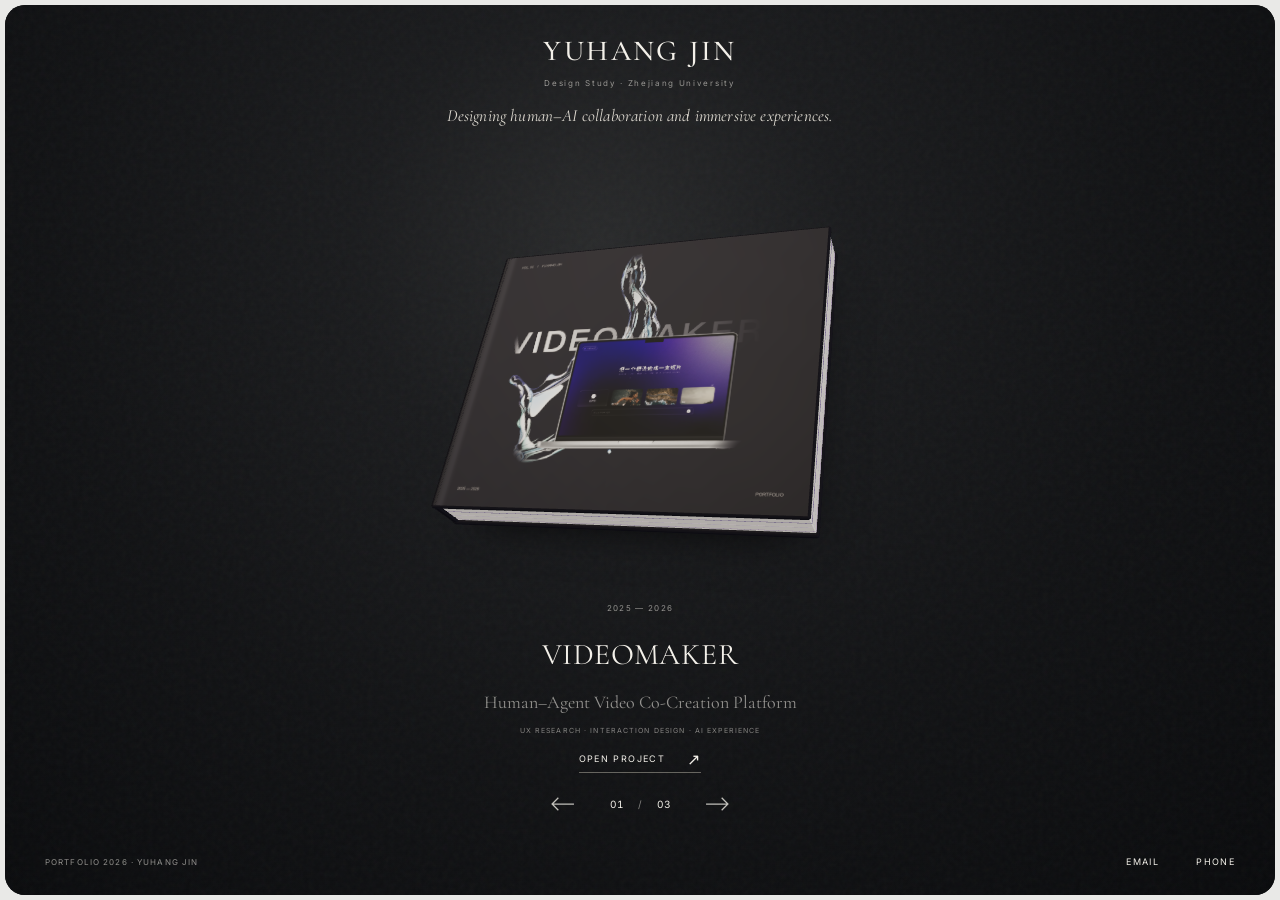
==== commit 787937e6: "update" ====
--- a/index.html
+++ b/index.html
@@ -11,8 +11,8 @@
     <title>YUHANG JIN</title>
     <link rel="stylesheet" href="./loading.css" />
     <link rel="icon" type="image/svg+xml" href="./favicon.svg" />
-    <script type="module" crossorigin src="./assets/index-COqJLlLy.js"></script>
-    <link rel="stylesheet" crossorigin href="./assets/index-BpEpdh6J.css">
+    <script type="module" crossorigin src="./assets/index-BAI-LAZe.js"></script>
+    <link rel="stylesheet" crossorigin href="./assets/index-CIt8tqKo.css">
   </head>
   <body>
     <div
@@ -26,12 +26,16 @@
         <span class="loader-edition">A PERSONAL COLLECTION · 2026</span>
       </header>
       <div class="loader-content">
-        <div class="loader-book" aria-hidden="true"><i></i><i></i></div>
-        <h2 class="loader-title">A collection of work, ready to unfold.</h2>
-        <p class="loader-note">
-          Design, collaboration &amp; a little curiosity.
-        </p>
-        <div class="loader-progress" aria-hidden="true"><span></span></div>
+        <div
+          class="loader-progress"
+          role="progressbar"
+          aria-label="Loading progress"
+          aria-valuemin="0"
+          aria-valuemax="100"
+          aria-valuenow="0"
+        >
+          <span></span>
+        </div>
         <div class="loader-meta" role="status">
           <span class="loader-status">PREPARING THE COLLECTION</span
           ><span class="loader-step">01 / 03</span>
--- a/loading.css
+++ b/loading.css
@@ -35,58 +35,6 @@
   align-self: center;
   padding: 0 25px 30px;
 }
-.loader-book {
-  width: 100px;
-  height: 76px;
-  margin: 0 auto 40px;
-  position: relative;
-  perspective: 500px;
-}
-.loader-book::before,
-.loader-book::after,
-.loader-book i {
-  content: "";
-  position: absolute;
-  top: 7px;
-  width: 48px;
-  height: 61px;
-  border: 1px solid #aaa599;
-  border-radius: 2px 7px 7px 2px;
-  background: linear-gradient(100deg, #e5dfcc0c, transparent);
-  transform-origin: left center;
-  left: 50%;
-  transform: rotateY(-25deg) rotateZ(4deg);
-}
-.loader-book::before {
-  left: 2%;
-  transform: rotateY(25deg) rotateZ(-4deg);
-  border-radius: 7px 2px 2px 7px;
-}
-.loader-book i {
-  animation: loader-leaf 2.2s ease-in-out infinite;
-  backface-visibility: visible;
-}
-.loader-book i:nth-child(2) {
-  animation-delay: 0.25s;
-  opacity: 0.5;
-}
-.loader-title {
-  font:
-    400 clamp(31px, 4vw, 46px)/1.08 "Cormorant Garamond",
-    Georgia,
-    serif;
-  white-space: pre-line;
-  letter-spacing: -0.035em;
-  margin: 0 auto 28px;
-}
-.loader-note {
-  font:
-    italic 18px/1.5 "Cormorant Garamond",
-    Georgia,
-    serif;
-  color: #b2afa7;
-  margin: 0 0 45px;
-}
 .loader-progress {
   width: 190px;
   height: 1px;
@@ -112,12 +60,16 @@
   letter-spacing: 0.15em;
   color: #b2afa7;
 }
+.loader-step {
+  flex-shrink: 0;
+}
 .loader-actions button {
   background: none;
   border: 0;
   color: #b2afa7;
   font:
-    9px Arial,
+    9px Inter,
+    Arial,
     sans-serif;
   letter-spacing: 0.15em;
   cursor: pointer;
@@ -132,23 +84,16 @@
 }
 .loader-footer {
   align-self: center;
-  font-size: 8px;
-  letter-spacing: 0.15em;
-  color: #8b8982;
 }
-.loader-footer > span {
-  display: block;
-  margin-bottom: 5px;
+#portfolio-loader[hidden],
+.loader-actions[hidden] {
+  display: none;
 }
-@keyframes loader-leaf {
-  0%,
-  15% {
-    transform: rotateY(-25deg) rotateZ(4deg);
-  }
-  75%,
-  100% {
-    transform: rotateY(-155deg) rotateZ(4deg);
-  }
+.loader-actions {
+  display: flex;
+  align-items: center;
+  justify-content: center;
+  gap: 18px;
 }
 @media (max-width: 600px) {
   #portfolio-loader {
@@ -159,11 +104,8 @@
   .loader-content {
     padding-bottom: 0;
   }
-  .loader-title {
-    font-size: 33px;
-  }
-  .loader-note {
-    font-size: 14px;
+  .loader-actions {
+    gap: 4px;
   }
 }
 @media (prefers-reduced-motion: reduce) {
@@ -171,29 +113,8 @@
   .loader-progress span {
     transition: none;
   }
-  .loader-book i {
-    animation: none;
-  }
 }
 #portfolio-loader.is-complete > * {
   opacity: 0;
   transition: opacity 0.12s;
 }
-
-#portfolio-loader[hidden],
-.loader-actions[hidden] {
-  display: none;
-}
-.loader-actions {
-  display: flex;
-  align-items: center;
-  justify-content: center;
-  gap: 18px;
-}
-#portfolio-loader.has-error .loader-book i {
-  animation-play-state: paused;
-}
-.loader-title {
-  max-width: 800px;
-  text-wrap: balance;
-}
--- a/assets/index-CIt8tqKo.css
+++ b/assets/index-CIt8tqKo.css
@@ -0,0 +1 @@
+@font-face{font-family:Cormorant Garamond;font-style:normal;font-display:swap;font-weight:400;src:url(./cormorant-garamond-latin-400-normal-B-1hWBU7.woff2)format("woff2"),url(./cormorant-garamond-latin-400-normal-B7YtguxJ.woff)format("woff")}@font-face{font-family:Cormorant Garamond;font-style:normal;font-display:swap;font-weight:500;src:url(./cormorant-garamond-latin-500-normal-BsRWmXhO.woff2)format("woff2"),url(./cormorant-garamond-latin-500-normal-zIXX3Q-H.woff)format("woff")}@font-face{font-family:Cormorant Garamond;font-style:italic;font-display:swap;font-weight:400;src:url(./cormorant-garamond-latin-400-italic-Dc_OZ8oc.woff2)format("woff2"),url(./cormorant-garamond-latin-400-italic-BLh7T8o8.woff)format("woff")}@font-face{font-family:Inter;font-style:normal;font-display:swap;font-weight:400;src:url(./inter-latin-400-normal-C38fXH4l.woff2)format("woff2"),url(./inter-latin-400-normal-CyCys3Eg.woff)format("woff")}:root{color:#f3f0e9;font-synthesis:none;text-rendering:optimizelegibility;-webkit-font-smoothing:antialiased;--ink:#f3f0e9;--muted:#f3f0e991;--faint:#f3f0e980;--line:#f3f0e929;--serif:"Cormorant Garamond", Georgia, "Times New Roman", serif;background:#e9e9e7;font-family:Inter,Arial,Helvetica,sans-serif}*{box-sizing:border-box}body{margin:0;padding:5px}button,a{-webkit-tap-highlight-color:transparent}button{font:inherit;color:inherit;cursor:pointer}a{color:inherit;text-decoration:none}button{background:0 0;border:0}h1,h2,p{margin:0}button:disabled{opacity:.2;cursor:default}button:focus-visible,a:focus-visible{outline:1px solid var(--ink);outline-offset:7px}#app{background:#0d0e10;border-radius:20px;outline:none;min-height:calc(100svh - 10px);overflow:clip}button svg,a svg{flex-shrink:0;width:25px;height:18px}.micro{letter-spacing:.15em;font-size:10px;font-weight:400;line-height:1.6}.sr-only{clip:rect(0, 0, 0, 0);white-space:nowrap;border:0;width:1px;height:1px;margin:-1px;padding:0;position:absolute;overflow:hidden}[hidden]{display:none!important}.home{isolation:isolate;text-align:center;background:radial-gradient(at 47% 27%,#292a2b 0,#1a1b1d 26%,#111214 58%,#090a0c 100%);grid-template-rows:148px minmax(260px,1fr) 176px 52px 65px;height:calc(100svh - 10px);min-height:720px;display:grid;position:relative;overflow:hidden}.home:before{content:"";z-index:-1;pointer-events:none;opacity:.045;background-image:url("data:image/svg+xml,%3Csvg viewBox='0 0 180 180' xmlns='http://www.w3.org/2000/svg'%3E%3Cfilter id='n'%3E%3CfeTurbulence type='fractalNoise' baseFrequency='.92' numOctaves='3' stitchTiles='stitch'/%3E%3C/filter%3E%3Cpath fill='%23fff' filter='url(%23n)' opacity='.8' d='M0 0h180v180H0z'/%3E%3C/svg%3E");position:absolute;inset:0}.identity{z-index:2;padding-top:29px;animation:.9s both appear;position:relative}.identity h1{font-family:var(--serif);letter-spacing:.085em;font-size:29px;font-weight:500;line-height:1.2}.identity p{color:var(--muted);letter-spacing:.21em;margin-top:8px;font-size:8px}.book-stage{touch-action:pan-y;justify-content:center;align-items:stretch;min-height:0;display:flex;position:relative}.book-link{width:min(800px,78vw);display:block;position:relative;outline-offset:-35px!important}.book-render{animation:1s cubic-bezier(.2,.8,.2,1) both book-entrance;position:absolute;inset:0}.webgl-host{opacity:0;transition:opacity .4s;position:absolute;inset:0}.webgl-host canvas{width:100%;height:100%;display:block}.scene-ready .webgl-host{opacity:1}.scene-ready .book-fallback{opacity:0}.book-fallback{pointer-events:none;place-items:center;transition:opacity .4s;display:grid;position:absolute;inset:0}.fallback-cover{aspect-ratio:1943/1620;background:var(--cover-color);border-radius:4px;width:min(400px,60%);position:relative;transform:perspective(1000px)rotateX(20deg)rotateY(-9deg)rotate(-10deg);box-shadow:1px 1px #8b8479,2px 3px #d0c9bc,4px 5px #b9b1a5,5px 7px #ded7c9,7px 9px #202127,22px 35px 38px 5px #0009}.fallback-cover img{object-fit:contain;width:100%;height:100%}.fallback-cover.is-illustration img{width:54%;height:65%;position:absolute;top:19%;left:23%}.fallback-edition{letter-spacing:.14em;color:#d4d0c8;font-size:6px;position:absolute;top:5%;left:6%}.fallback-title{font-family:var(--serif);font-size:26px;position:absolute;top:17%;left:8%}.project-details{z-index:2;flex-direction:column;justify-content:flex-start;align-items:center;padding:0 22px;animation:1s .14s both appear;display:flex;position:relative}.project-meta{color:var(--muted);letter-spacing:.17em;margin-bottom:10px;font-size:8px}.project-details h2{height:61px;font-family:var(--serif);letter-spacing:.015em;justify-content:center;align-items:center;font-size:30px;font-weight:400;line-height:1.02;display:flex}.project-subtitle{color:var(--muted);font-family:var(--serif);margin-top:5px;font-size:18px;line-height:1.3}.project-tags{color:var(--faint);letter-spacing:.16em;margin-top:11px;font-size:7px}.project-cta{border-bottom:1px solid #efead860;align-items:center;gap:22px;margin-top:18px;padding:0 0 7px;font-size:9px;line-height:1.2;transition:gap .2s,border-color .2s;display:inline-flex}.project-cta:hover{border-color:var(--ink);gap:29px}.project-cta span{font-size:16px;line-height:.6}.project-nav{justify-content:center;align-items:center;gap:19px;display:flex}.arrow-button{color:#c0bfb9;place-items:center;width:48px;height:44px;transition:transform .2s,color .2s;display:grid}.arrow-button:hover:not(:disabled){color:#fff;transform:translate(3px)}.arrow-button:first-child:hover:not(:disabled){transform:translate(-3px)}.counter{font-variant-numeric:tabular-nums;letter-spacing:.1em;min-width:69px;font-size:10px}.counter-slash{color:var(--faint);margin:0 14px;display:inline-block}.identity .identity-statement{max-width:640px;font-family:var(--serif);letter-spacing:.01em;text-wrap:balance;color:#ddd9d0;margin:15px auto 0;padding:0 20px;font-size:17px;font-style:italic;font-weight:400;line-height:1.3}.home-footer{justify-content:space-between;align-items:center;padding:0 40px;animation:1.2s both appear;display:flex}.home-footer>p{color:var(--muted);letter-spacing:.14em;font-size:8px}.contact-actions{gap:25px;display:flex}.text-button{padding:12px 0;font-size:9px;transition:color .2s}.contact-actions button{text-align:right;min-width:51px}.text-button:hover{color:#fff}.home.is-opening .book-render{animation:.8s cubic-bezier(.5,0,.25,1) forwards book-open}.home.is-opening .identity,.home.is-opening .project-details,.home.is-opening .project-nav,.home.is-opening .home-footer{transition:opacity .35s;opacity:0!important}.viewer{background:radial-gradient(at 50% 40%,#1b1c1d,#0d0e10 75%);grid-template-rows:66px minmax(0,1fr) 63px;height:calc(100svh - 10px);min-height:350px;animation:.45s both appear;display:grid;position:relative}.viewer-header{justify-content:space-between;align-items:center;gap:25px;padding:0 32px;display:flex}.back-link{white-space:nowrap;align-items:center;gap:13px;font-size:9px;display:inline-flex}.back-link svg{width:22px}.viewer-header h1{text-align:center;color:var(--muted);letter-spacing:.13em;font-size:9px}.viewer-header .zoom-button{white-space:nowrap;color:var(--muted);text-align:right;min-width:78px;font-size:8px}.page-stage{touch-action:pan-y pinch-zoom;justify-content:center;align-items:center;width:92%;min-height:0;margin:0 auto;display:flex;position:relative}.portfolio-page{object-fit:contain;max-width:100%;max-height:100%;display:block;box-shadow:0 12px 48px #0006}.viewer-controls{justify-content:center;align-items:center;gap:25px;display:flex}.reading-progress{background:var(--line);height:1px;position:absolute;bottom:0;left:20px;right:20px}.reading-progress span{background:#d7d0c3;height:100%;transition:width .35s;display:block}.page-stage.is-zoomed{touch-action:pan-x pan-y pinch-zoom;display:block;overflow:auto}.is-zoomed .portfolio-page{width:max(1400px,150%);max-width:none;height:auto;max-height:none;margin:0}.experiments-shell{--experiments-header-height:66px;background:#101113;height:calc(100svh - 10px);position:relative}.experiments-header{height:var(--experiments-header-height);z-index:2;background:0 0;grid-template-columns:1fr auto 1fr;transition:background-color .18s;display:grid;position:absolute;inset:0 0 auto}.experiments-header.is-scrolled{background:#101113}.experiments-header .back-link{justify-self:start}.experiments-header h1{max-width:none}.experiments-shell iframe{background:#edf5ff;border:0;width:100%;height:100%;min-height:0;display:block}.not-found{min-height:calc(100svh - 10px);font-family:var(--serif);flex-direction:column;justify-content:center;align-items:center;gap:32px;font-size:30px;display:flex}@keyframes appear{0%{opacity:0}to{opacity:1}}@keyframes book-entrance{0%{opacity:0;transform:translateY(15px)}to{opacity:1;transform:translateY(0)}}@keyframes book-open{0%{opacity:1;transform:scale(1)}65%{opacity:1}to{opacity:0;transform:scale(1.5)translateY(15px)}}@keyframes loading{to{transform:translate(50px)}}@media (height>=950px) and (width>=900px){.home{grid-template-rows:160px minmax(330px,1fr) 190px 60px 78px}.project-details h2{font-size:33px}.identity .identity-statement{font-size:19px}}@media (height<=780px) and (width>=700px){.home{grid-template-rows:124px minmax(225px,1fr) 159px 44px 49px;min-height:640px}.identity{padding-top:20px}.identity h1{font-size:25px}.project-details h2{height:51px;font-size:26px}.project-meta{margin-bottom:6px}.project-subtitle{font-size:17px}.project-cta{margin-top:12px}.identity .identity-statement{font-size:16px}}@media (width<=900px){.book-link{width:90vw}.home-footer{padding:0 26px}.project-tags{font-size:7px}.viewer-header{padding:0 23px}.viewer-header h1{max-width:55%;font-size:8px}}@media (width<=600px){body{padding:3px}#app{border-radius:13px;min-height:calc(100svh - 6px)}.home{grid-template-rows:152px minmax(230px,1fr) 183px 53px 70px;height:calc(100svh - 6px);min-height:760px}.identity{padding-top:29px}.identity h1{font-size:27px}.identity p{font-size:7px}.book-link{width:100%}.stage-note,.fallback-cover{width:68%}.project-details{padding:0 18px}.project-details h2{height:58px;font-size:25px}.project-subtitle{max-width:315px;font-size:17px}.project-tags{letter-spacing:.08em;max-width:330px;margin-top:11px;font-size:6px}.project-meta{font-size:7px}.project-cta{margin-top:19px}.identity .identity-statement{max-width:360px;margin-top:13px;font-size:16px}.home-footer{gap:16px;padding:0 20px}.home-footer>p{letter-spacing:.08em;font-size:6px}.contact-actions{gap:13px}.contact-actions button{min-width:43px;font-size:8px}.viewer{grid-template-rows:75px minmax(0,1fr) 70px;height:calc(100svh - 6px)}.viewer-header{flex-wrap:wrap;align-content:center;gap:7px 13px;padding:0 18px}.viewer-header h1{order:3;width:100%;max-width:100%;font-size:7px}.viewer-header .zoom-button{padding:0;font-size:7px}.back-link{font-size:8px}.page-stage{width:96%}.experiments-shell{--experiments-header-height:75px;height:calc(100svh - 6px)}.experiments-header h1{order:0;width:auto}.not-found{text-align:center;padding:30px}}@media (prefers-reduced-motion:reduce){*,:before,:after{scroll-behavior:auto!important;transition-duration:1ms!important;animation-duration:1ms!important;animation-delay:0s!important}.home.is-opening .book-render{opacity:0;animation:none!important}}.page-stage{perspective:6500px;overflow:visible}.page-book{transform-style:preserve-3d;transform:rotateY(var(--drag-angle,0deg));touch-action:pan-y pinch-zoom;cursor:grab;border-radius:2px;flex:none;position:relative;box-shadow:0 25px 70px #0009,0 2px #cbc5b7,0 4px #615e55,0 6px #b8b1a3,0 8px #272622}.page-book:active{cursor:grabbing}.page-book>.portfolio-page{width:100%;height:100%;box-shadow:none;border-radius:2px}.page-book:after{content:"";pointer-events:none;z-index:3;background:linear-gradient(90deg,#0004,#0000);border-left:1px solid #ffffff18;width:13px;position:absolute;top:0;bottom:0;left:0}.turn-leaf{z-index:6;transform-origin:0;transform-style:preserve-3d;pointer-events:none;position:absolute;inset:0}.turn-artwork,.turn-reverse{backface-visibility:hidden;object-fit:fill;width:100%;height:100%;position:absolute;inset:0}.turn-reverse{background:linear-gradient(90deg,#b9b3a5,#e5e0d6 18%,#eee9df);transform:rotateY(180deg);box-shadow:inset 0 0 45px #302a1d1c}.turn-shade{backface-visibility:hidden;pointer-events:none;background:linear-gradient(90deg,#0008,#0000 75%);position:absolute;inset:0}.turn-shadow{z-index:4;transform-origin:0;pointer-events:none;background:linear-gradient(90deg,#000c,#0001);position:absolute;inset:0}.is-turning{cursor:progress}.turn-hint{color:var(--muted);pointer-events:none;font-size:7px;position:absolute;bottom:18px;right:30px}.is-zoomed .page-book{box-shadow:none;cursor:auto;transform:none;width:max(1400px,150%)!important;height:auto!important}.is-zoomed .page-book>.portfolio-page{width:100%;max-width:none;height:auto;max-height:none}.is-zoomed .page-book:after{display:none}.experiments-shell iframe{background:#101113}@media (width<=800px){.turn-hint{display:none}}@media (prefers-reduced-motion:reduce){.page-book{transform:none}}.turn-leaf{width:50%;inset:0 auto 0 50%}.turn-forward{transform-origin:0}.turn-backward{transform-origin:100%;left:0}.turn-face,.turn-reverse{backface-visibility:hidden;background:#e5e0d6;width:100%;height:100%;position:absolute;inset:0;overflow:hidden}.turn-face{transform:translateZ(.1px)}.turn-reverse{transform:rotateY(180deg)}.turn-artwork{backface-visibility:visible;object-fit:fill;width:200%;max-width:none;height:100%;position:absolute;top:0;bottom:0}.turn-under{z-index:2;width:50%;position:absolute;top:0;bottom:0;overflow:hidden}.turn-right{width:50%;left:50%;right:0}.turn-left{width:50%;left:0;right:auto}.turn-shadow{z-index:4;transform:none}.turn-backward .turn-shade{background:linear-gradient(270deg,#0008,#0000 75%)}
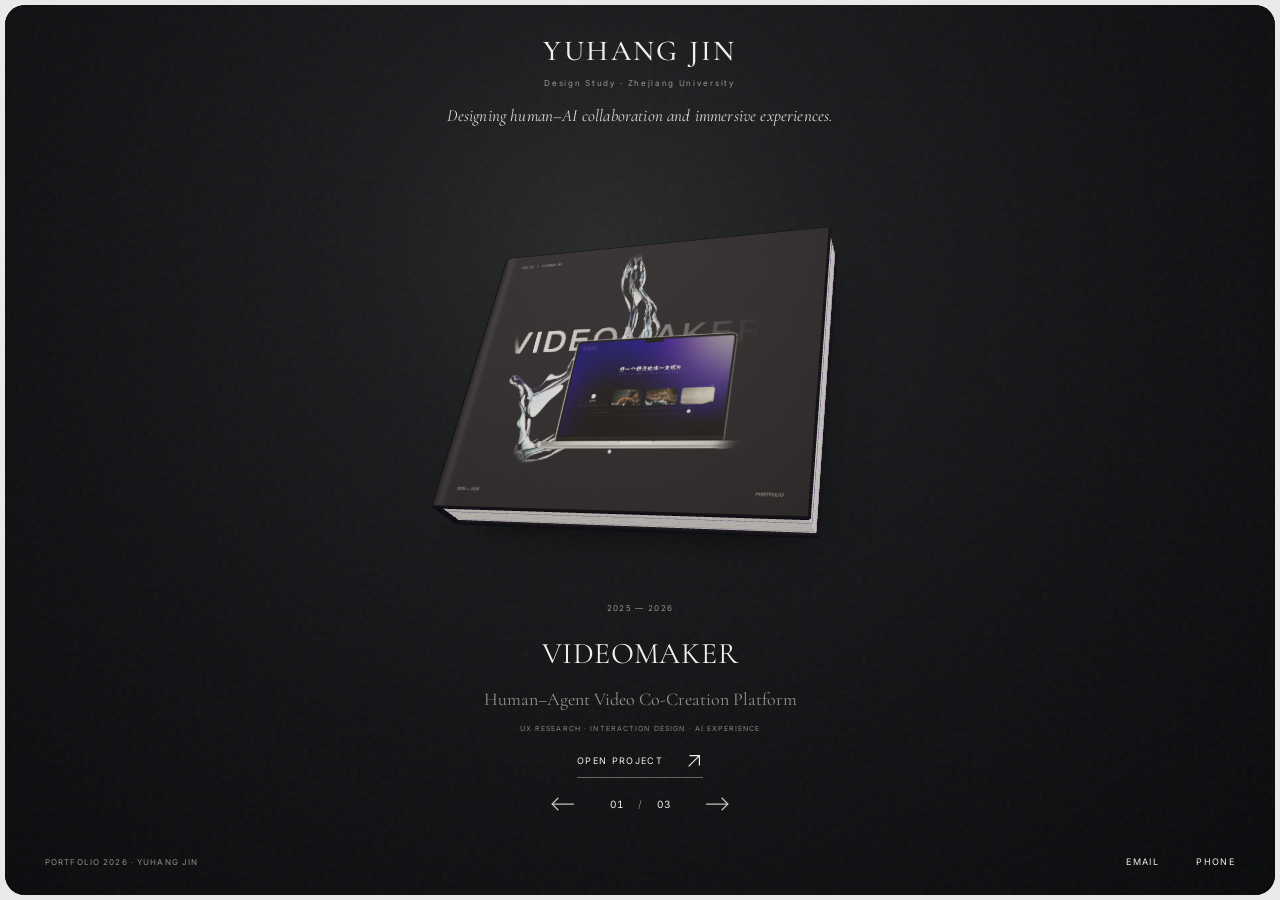
==== commit a58c3529: "update" ====
--- a/index.html
+++ b/index.html
@@ -11,8 +11,8 @@
     <title>YUHANG JIN</title>
     <link rel="stylesheet" href="./loading.css" />
     <link rel="icon" type="image/svg+xml" href="./favicon.svg" />
-    <script type="module" crossorigin src="./assets/index-BAI-LAZe.js"></script>
-    <link rel="stylesheet" crossorigin href="./assets/index-CIt8tqKo.css">
+    <script type="module" crossorigin src="./assets/index-CF3Jzj0v.js"></script>
+    <link rel="stylesheet" crossorigin href="./assets/index-BrUYypQL.css">
   </head>
   <body>
     <div
--- a/assets/index-BrUYypQL.css
+++ b/assets/index-BrUYypQL.css
@@ -0,0 +1 @@
+@font-face{font-family:Cormorant Garamond;font-style:normal;font-display:swap;font-weight:400;src:url(./cormorant-garamond-latin-400-normal-B-1hWBU7.woff2)format("woff2"),url(./cormorant-garamond-latin-400-normal-B7YtguxJ.woff)format("woff")}@font-face{font-family:Cormorant Garamond;font-style:normal;font-display:swap;font-weight:500;src:url(./cormorant-garamond-latin-500-normal-BsRWmXhO.woff2)format("woff2"),url(./cormorant-garamond-latin-500-normal-zIXX3Q-H.woff)format("woff")}@font-face{font-family:Cormorant Garamond;font-style:italic;font-display:swap;font-weight:400;src:url(./cormorant-garamond-latin-400-italic-Dc_OZ8oc.woff2)format("woff2"),url(./cormorant-garamond-latin-400-italic-BLh7T8o8.woff)format("woff")}@font-face{font-family:Inter;font-style:normal;font-display:swap;font-weight:400;src:url(./inter-latin-400-normal-C38fXH4l.woff2)format("woff2"),url(./inter-latin-400-normal-CyCys3Eg.woff)format("woff")}:root{color:#f3f0e9;font-synthesis:none;text-rendering:optimizelegibility;-webkit-font-smoothing:antialiased;--ink:#f3f0e9;--muted:#f3f0e991;--faint:#f3f0e980;--line:#f3f0e929;--serif:"Cormorant Garamond", Georgia, "Times New Roman", serif;background:#e9e9e7;font-family:Inter,Arial,Helvetica,sans-serif}*{box-sizing:border-box}body{margin:0;padding:5px}button,a{-webkit-tap-highlight-color:transparent}button{font:inherit;color:inherit;cursor:pointer}a{color:inherit;text-decoration:none}button{background:0 0;border:0}h1,h2,p{margin:0}button:disabled{opacity:.2;cursor:default}button:focus-visible,a:focus-visible{outline:1px solid var(--ink);outline-offset:7px}#app{background:#0d0e10;border-radius:20px;outline:none;min-height:calc(100svh - 10px);overflow:clip}button svg,a svg{flex-shrink:0;width:25px;height:18px}.micro{letter-spacing:.15em;font-size:10px;font-weight:400;line-height:1.6}.sr-only{clip:rect(0, 0, 0, 0);white-space:nowrap;border:0;width:1px;height:1px;margin:-1px;padding:0;position:absolute;overflow:hidden}[hidden]{display:none!important}.home{isolation:isolate;text-align:center;background:radial-gradient(at 47% 27%,#292a2b 0,#1a1b1d 26%,#111214 58%,#090a0c 100%);grid-template-rows:148px minmax(260px,1fr) 176px 52px 65px;height:calc(100svh - 10px);min-height:720px;display:grid;position:relative;overflow:hidden}.home:before{content:"";z-index:-1;pointer-events:none;opacity:.045;background-image:url("data:image/svg+xml,%3Csvg viewBox='0 0 180 180' xmlns='http://www.w3.org/2000/svg'%3E%3Cfilter id='n'%3E%3CfeTurbulence type='fractalNoise' baseFrequency='.92' numOctaves='3' stitchTiles='stitch'/%3E%3C/filter%3E%3Cpath fill='%23fff' filter='url(%23n)' opacity='.8' d='M0 0h180v180H0z'/%3E%3C/svg%3E");position:absolute;inset:0}.identity{z-index:2;padding-top:29px;animation:.9s both appear;position:relative}.identity h1{font-family:var(--serif);letter-spacing:.085em;font-size:29px;font-weight:500;line-height:1.2}.identity p{color:var(--muted);letter-spacing:.21em;margin-top:8px;font-size:8px}.book-stage{touch-action:pan-y;justify-content:center;align-items:stretch;min-height:0;display:flex;position:relative}.book-link{width:min(800px,78vw);display:block;position:relative;outline-offset:-35px!important}.book-render{animation:1s cubic-bezier(.2,.8,.2,1) both book-entrance;position:absolute;inset:0}.webgl-host{opacity:0;transition:opacity .4s;position:absolute;inset:0}.webgl-host canvas{width:100%;height:100%;display:block}.scene-ready .webgl-host{opacity:1}.scene-ready .book-fallback{opacity:0}.book-fallback{pointer-events:none;place-items:center;transition:opacity .4s;display:grid;position:absolute;inset:0}.fallback-cover{aspect-ratio:1943/1620;background:var(--cover-color);border-radius:4px;width:min(400px,60%);position:relative;transform:perspective(1000px)rotateX(20deg)rotateY(-9deg)rotate(-10deg);box-shadow:1px 1px #8b8479,2px 3px #d0c9bc,4px 5px #b9b1a5,5px 7px #ded7c9,7px 9px #202127,22px 35px 38px 5px #0009}.fallback-cover img{object-fit:contain;width:100%;height:100%}.fallback-cover.is-illustration img{width:54%;height:65%;position:absolute;top:19%;left:23%}.fallback-edition{letter-spacing:.14em;color:#d4d0c8;font-size:6px;position:absolute;top:5%;left:6%}.fallback-title{font-family:var(--serif);font-size:26px;position:absolute;top:17%;left:8%}.project-details{z-index:2;flex-direction:column;justify-content:flex-start;align-items:center;padding:0 22px;animation:1s .14s both appear;display:flex;position:relative}.project-meta{color:var(--muted);letter-spacing:.17em;margin-bottom:10px;font-size:8px}.project-details h2{height:61px;font-family:var(--serif);letter-spacing:.015em;justify-content:center;align-items:center;font-size:30px;font-weight:400;line-height:1.02;display:flex}.project-subtitle{color:var(--muted);font-family:var(--serif);margin-top:5px;font-size:18px;line-height:1.3}.project-tags{color:var(--faint);letter-spacing:.16em;margin-top:11px;font-size:7px}.project-cta{border-bottom:1px solid #efead860;align-items:center;gap:22px;margin-top:18px;padding:0 0 7px;font-size:9px;line-height:1.2;transition:gap .2s,border-color .2s;display:inline-flex}.project-cta:hover{border-color:var(--ink);gap:29px}.project-cta svg{flex:0 0 18px;width:18px;height:18px;display:block}.project-nav{justify-content:center;align-items:center;gap:19px;display:flex}.arrow-button{color:#c0bfb9;place-items:center;width:48px;height:44px;transition:transform .2s,color .2s;display:grid}.arrow-button:hover:not(:disabled){color:#fff;transform:translate(3px)}.arrow-button:first-child:hover:not(:disabled){transform:translate(-3px)}.counter{font-variant-numeric:tabular-nums;letter-spacing:.1em;min-width:69px;font-size:10px}.counter-slash{color:var(--faint);margin:0 14px;display:inline-block}.identity .identity-statement{max-width:640px;font-family:var(--serif);letter-spacing:.01em;text-wrap:balance;color:#ddd9d0;margin:15px auto 0;padding:0 20px;font-size:17px;font-style:italic;font-weight:400;line-height:1.3}.home-footer{justify-content:space-between;align-items:center;padding:0 40px;animation:1.2s both appear;display:flex}.home-footer>p{color:var(--muted);letter-spacing:.14em;font-size:8px}.contact-actions{gap:25px;display:flex}.text-button{padding:12px 0;font-size:9px;transition:color .2s}.contact-actions button{text-align:right;min-width:51px}.text-button:hover{color:#fff}.home.is-opening .book-render{animation:.8s cubic-bezier(.5,0,.25,1) forwards book-open}.home.is-opening .identity,.home.is-opening .project-details,.home.is-opening .project-nav,.home.is-opening .home-footer{transition:opacity .35s;opacity:0!important}.viewer{background:radial-gradient(at 50% 40%,#1b1c1d,#0d0e10 75%);grid-template-rows:66px minmax(0,1fr) 63px;height:calc(100svh - 10px);min-height:350px;animation:.45s both appear;display:grid;position:relative}.viewer-header{justify-content:space-between;align-items:center;gap:25px;padding:0 32px;display:flex}.back-link{white-space:nowrap;align-items:center;gap:13px;font-size:9px;display:inline-flex}.back-link svg{width:22px}.viewer-header h1{text-align:center;color:var(--muted);letter-spacing:.13em;font-size:9px}.viewer-header .zoom-button{white-space:nowrap;color:var(--muted);text-align:right;min-width:78px;font-size:8px}.page-stage{touch-action:pan-y pinch-zoom;justify-content:center;align-items:center;width:92%;min-height:0;margin:0 auto;display:flex;position:relative}.portfolio-page{object-fit:contain;max-width:100%;max-height:100%;display:block;box-shadow:0 12px 48px #0006}.viewer-controls{justify-content:center;align-items:center;gap:25px;display:flex}.reading-progress{background:var(--line);height:1px;position:absolute;bottom:0;left:20px;right:20px}.reading-progress span{background:#d7d0c3;height:100%;transition:width .35s;display:block}.page-stage.is-zoomed{touch-action:pan-x pan-y pinch-zoom;display:block;overflow:auto}.is-zoomed .portfolio-page{width:max(1400px,150%);max-width:none;height:auto;max-height:none;margin:0}.experiments-shell{--experiments-header-height:66px;background:#101113;height:calc(100svh - 10px);position:relative}.experiments-header{height:var(--experiments-header-height);z-index:2;background:0 0;grid-template-columns:1fr auto 1fr;transition:background-color .18s;display:grid;position:absolute;inset:0 0 auto}.experiments-header.is-scrolled{background:#101113}.experiments-header .back-link{justify-self:start}.experiments-header h1{max-width:none}.experiments-shell iframe{background:#edf5ff;border:0;width:100%;height:100%;min-height:0;display:block}.not-found{min-height:calc(100svh - 10px);font-family:var(--serif);flex-direction:column;justify-content:center;align-items:center;gap:32px;font-size:30px;display:flex}@keyframes appear{0%{opacity:0}to{opacity:1}}@keyframes book-entrance{0%{opacity:0;transform:translateY(15px)}to{opacity:1;transform:translateY(0)}}@keyframes book-open{0%{opacity:1;transform:scale(1)}65%{opacity:1}to{opacity:0;transform:scale(1.5)translateY(15px)}}@keyframes loading{to{transform:translate(50px)}}@media (height>=950px) and (width>=900px){.home{grid-template-rows:160px minmax(330px,1fr) 190px 60px 78px}.project-details h2{font-size:33px}.identity .identity-statement{font-size:19px}}@media (height<=780px) and (width>=700px){.home{grid-template-rows:124px minmax(225px,1fr) 159px 44px 49px;min-height:640px}.identity{padding-top:20px}.identity h1{font-size:25px}.project-details h2{height:51px;font-size:26px}.project-meta{margin-bottom:6px}.project-subtitle{font-size:17px}.project-cta{margin-top:12px}.identity .identity-statement{font-size:16px}}@media (width<=900px){.book-link{width:90vw}.home-footer{padding:0 26px}.project-tags{font-size:7px}.viewer-header{padding:0 23px}.viewer-header h1{max-width:55%;font-size:8px}}@media (width<=600px){body{padding:3px}#app{border-radius:13px;min-height:calc(100svh - 6px)}.home{grid-template-rows:152px minmax(230px,1fr) 183px 53px 70px;height:calc(100svh - 6px);min-height:760px}.identity{padding-top:29px}.identity h1{font-size:27px}.identity p{font-size:7px}.book-link{width:100%}.stage-note,.fallback-cover{width:68%}.project-details{padding:0 18px}.project-details h2{height:58px;font-size:25px}.project-subtitle{max-width:315px;font-size:17px}.project-tags{letter-spacing:.08em;max-width:330px;margin-top:11px;font-size:6px}.project-meta{font-size:7px}.project-cta{margin-top:19px}.identity .identity-statement{max-width:360px;margin-top:13px;font-size:16px}.home-footer{gap:16px;padding:0 20px}.home-footer>p{letter-spacing:.08em;font-size:6px}.contact-actions{gap:13px}.contact-actions button{min-width:43px;font-size:8px}.viewer{grid-template-rows:75px minmax(0,1fr) 70px;height:calc(100svh - 6px)}.viewer-header{flex-wrap:wrap;align-content:center;gap:7px 13px;padding:0 18px}.viewer-header h1{order:3;width:100%;max-width:100%;font-size:7px}.viewer-header .zoom-button{padding:0;font-size:7px}.back-link{font-size:8px}.page-stage{width:96%}.experiments-shell{--experiments-header-height:75px;height:calc(100svh - 6px)}.experiments-header h1{order:0;width:auto}.not-found{text-align:center;padding:30px}}@media (prefers-reduced-motion:reduce){*,:before,:after{scroll-behavior:auto!important;transition-duration:1ms!important;animation-duration:1ms!important;animation-delay:0s!important}.home.is-opening .book-render{opacity:0;animation:none!important}}.page-stage{perspective:6500px;overflow:visible}.page-book{transform-style:preserve-3d;transform:rotateY(var(--drag-angle,0deg));touch-action:pan-y pinch-zoom;cursor:grab;border-radius:2px;flex:none;position:relative;box-shadow:0 25px 70px #0009,0 2px #cbc5b7,0 4px #615e55,0 6px #b8b1a3,0 8px #272622}.page-book:active{cursor:grabbing}.page-book>.portfolio-page{width:100%;height:100%;box-shadow:none;border-radius:2px}.page-book:after{content:"";pointer-events:none;z-index:3;background:linear-gradient(90deg,#0004,#0000);border-left:1px solid #ffffff18;width:13px;position:absolute;top:0;bottom:0;left:0}.turn-leaf{z-index:6;transform-origin:0;transform-style:preserve-3d;pointer-events:none;position:absolute;inset:0}.turn-artwork,.turn-reverse{backface-visibility:hidden;object-fit:fill;width:100%;height:100%;position:absolute;inset:0}.turn-reverse{background:linear-gradient(90deg,#b9b3a5,#e5e0d6 18%,#eee9df);transform:rotateY(180deg);box-shadow:inset 0 0 45px #302a1d1c}.turn-shade{backface-visibility:hidden;pointer-events:none;background:linear-gradient(90deg,#0008,#0000 75%);position:absolute;inset:0}.turn-shadow{z-index:4;transform-origin:0;pointer-events:none;background:linear-gradient(90deg,#000c,#0001);position:absolute;inset:0}.is-turning{cursor:progress}.turn-hint{color:var(--muted);pointer-events:none;font-size:7px;position:absolute;bottom:18px;right:30px}.is-zoomed .page-book{box-shadow:none;cursor:auto;transform:none;width:max(1400px,150%)!important;height:auto!important}.is-zoomed .page-book>.portfolio-page{width:100%;max-width:none;height:auto;max-height:none}.is-zoomed .page-book:after{display:none}.experiments-shell iframe{background:#101113}@media (width<=800px){.turn-hint{display:none}}@media (prefers-reduced-motion:reduce){.page-book{transform:none}}.turn-leaf{width:50%;inset:0 auto 0 50%}.turn-forward{transform-origin:0}.turn-backward{transform-origin:100%;left:0}.turn-face,.turn-reverse{backface-visibility:hidden;background:#e5e0d6;width:100%;height:100%;position:absolute;inset:0;overflow:hidden}.turn-face{transform:translateZ(.1px)}.turn-reverse{transform:rotateY(180deg)}.turn-artwork{backface-visibility:visible;object-fit:fill;width:200%;max-width:none;height:100%;position:absolute;top:0;bottom:0}.turn-under{z-index:2;width:50%;position:absolute;top:0;bottom:0;overflow:hidden}.turn-right{width:50%;left:50%;right:0}.turn-left{width:50%;left:0;right:auto}.turn-shadow{z-index:4;transform:none}.turn-backward .turn-shade{background:linear-gradient(270deg,#0008,#0000 75%)}
